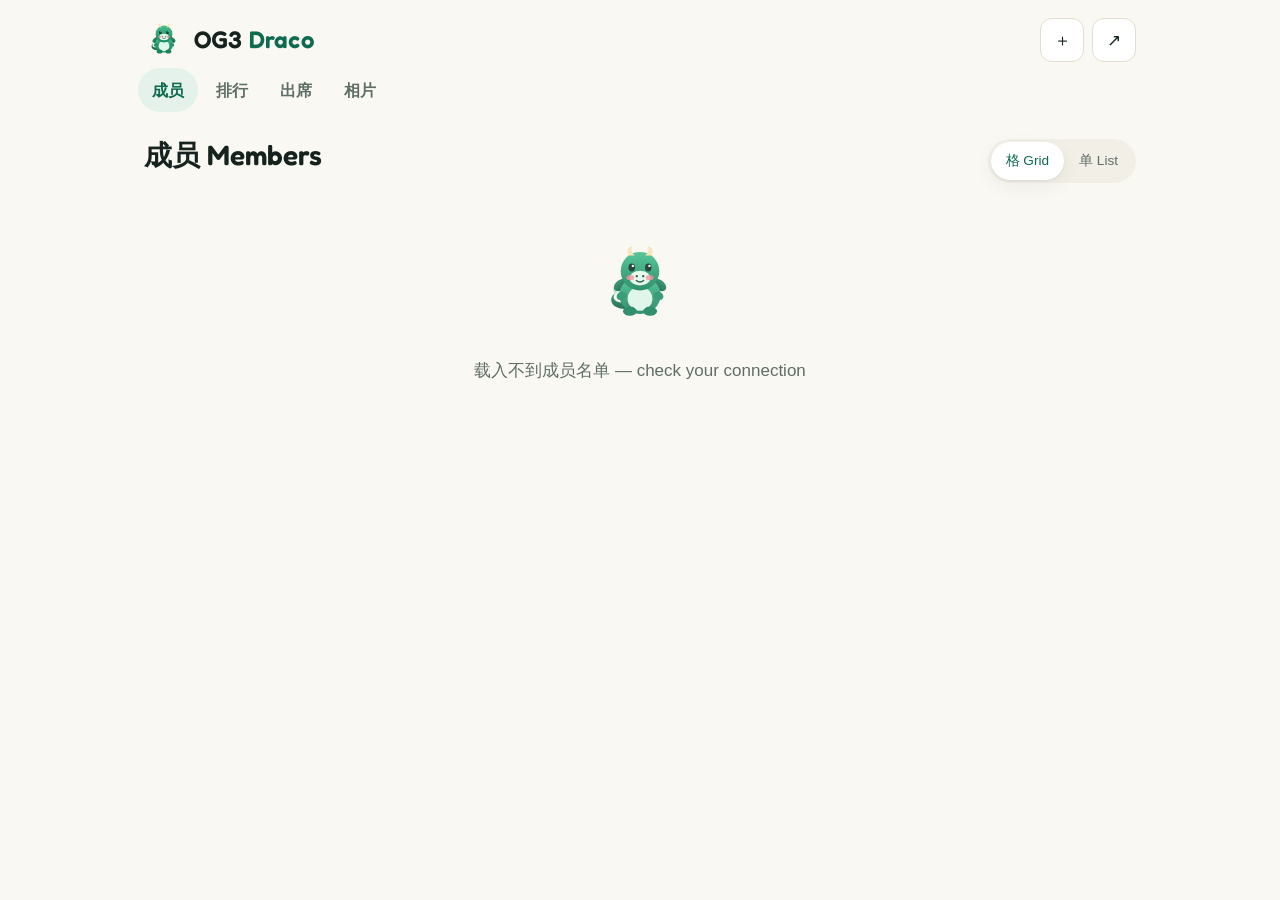
==== index.html @ 187a8ae2 "Build the OG3 Draco group site Static, no backend, no framework, no npm. Four tabs: members, leaderb" ====
<!doctype html>
<html lang="en">
<head>
<meta charset="utf-8">
<meta name="viewport" content="width=device-width, initial-scale=1, viewport-fit=cover">
<meta name="robots" content="noindex, nofollow">
<meta name="theme-color" content="#0E6B4F">
<title>成员 Members · OG3 Draco</title>
<link rel="manifest" href="manifest.json">
<link rel="icon" href="assets/brand/favicon.svg" type="image/svg+xml">
<link rel="apple-touch-icon" href="assets/brand/apple-touch-icon.png">
<meta name="mobile-web-app-capable" content="yes">
<meta name="apple-mobile-web-app-capable" content="yes">
<meta name="apple-mobile-web-app-title" content="OG3 Draco">
<meta name="apple-mobile-web-app-status-bar-style" content="default">
<link rel="preconnect" href="https://fonts.googleapis.com">
<link rel="preconnect" href="https://fonts.gstatic.com" crossorigin>
<link href="https://fonts.googleapis.com/css2?family=Fredoka:wght@500;600&display=swap" rel="stylesheet">
<link rel="stylesheet" href="style.css">
</head>
<body>

<header class="top">
  <img class="draco" src="assets/brand/dragon.svg" alt="" width="40" height="40">
  <h1 class="brand">OG3 <span>Draco</span></h1>
  <div class="top-actions">
    <button class="icon-btn" id="install" hidden title="加到主页 Add to Home Screen">＋</button>
    <button class="icon-btn" id="share" title="分享 Share">↗</button>
  </div>
</header>

<nav class="nav">
    <a href="index.html"><span class="zh">成员</span><span class="en">Members</span></a>
    <a href="leaderboard.html"><span class="zh">排行</span><span class="en">Leaderboard</span></a>
    <a href="attendance.html"><span class="zh">出席</span><span class="en">Attendance</span></a>
    <a href="photos.html"><span class="zh">相片</span><span class="en">Photos</span></a>
</nav>

<main>
  <p class="notice" id="notice">⚠️ 连不上 Google Sheet — showing the last saved copy.</p>
  <div class="page-head">
    <h2>成员 Members</h2>
    <div class="viewswitch">
      <button data-view="grid" aria-pressed="true">格 Grid</button>
      <button data-view="list" aria-pressed="false">单 List</button>
    </div>
  </div>
  <div id="members" class="grid"><div class="state">载入中 Loading…</div></div>
</main>

<dialog id="install-sheet">
  <h2 style="margin-top:0">加到主页 Add to Home Screen</h2>
  <p>iPhone 没有一键安装 — Apple doesn't allow it, so two taps:</p>
  <ol>
    <li>撳 Safari 下面嘅 <strong>分享 Share</strong> 掣 ⬆️</li>
    <li>拣 <strong>Add to Home Screen 加到主畫面</strong></li>
  </ol>
  <p style="color:var(--muted);font-size:.88rem">之后就好似 app 咁 — full screen, no address bar.</p>
  <button class="icon-btn" id="install-close" style="width:100%">好 OK</button>
</dialog>

<script src="app.js"></script>
</body>
</html>
---- style.css ----
/* OG3 Draco — one stylesheet. Phone first; 768px = iPad, 1100px = laptop. */

:root {
  --bg: #FAF8F3;
  --surface: #FFFFFF;
  --surface-2: #F2EFE7;
  --text: #16221D;
  --muted: #5F6E67;
  --primary: #0E6B4F;
  --primary-soft: #E4F2EB;
  --accent: #C8992F;
  --accent-soft: #FBF1DA;
  --border: #E2DDD1;
  --shadow: 0 1px 2px rgba(20,40,32,.06), 0 6px 20px rgba(20,40,32,.06);
  --radius: 16px;
  --nav-h: 62px;
}

@media (prefers-color-scheme: dark) {
  :root {
    --bg: #0C1310;
    --surface: #131C18;
    --surface-2: #1A2620;
    --text: #E9EFEA;
    --muted: #93A39B;
    --primary: #3FBF8E;
    --primary-soft: #163025;
    --accent: #E0B455;
    --accent-soft: #2A2417;
    --border: #24322B;
    --shadow: 0 1px 2px rgba(0,0,0,.4), 0 6px 20px rgba(0,0,0,.3);
  }
}

*, *::before, *::after { box-sizing: border-box; }

body {
  margin: 0;
  /* CJK faces named explicitly — without them some systems render Chinese
     with Japanese glyph forms. */
  font-family: -apple-system, BlinkMacSystemFont, "Segoe UI", Roboto,
    "PingFang SC", "Noto Sans CJK SC", "Source Han Sans SC", "Microsoft YaHei",
    "Helvetica Neue", sans-serif;
  font-size: clamp(15px, 0.4vw + 14px, 17px);
  line-height: 1.65;         /* looser than pure-Latin: mixed CJK needs the room */
  color: var(--text);
  background: var(--bg);
  -webkit-text-size-adjust: 100%;
  padding-bottom: calc(var(--nav-h) + env(safe-area-inset-bottom) + 16px);
}

h1, h2, h3, .brand, .nav a, .tab {
  font-family: "Fredoka", -apple-system, BlinkMacSystemFont,
    "PingFang SC", "Noto Sans CJK SC", "Microsoft YaHei", sans-serif;
  font-weight: 600;
}

a { color: var(--primary); }

/* ---------- header ---------- */
.top {
  display: flex; align-items: center; gap: 10px;
  padding: 18px clamp(14px, 4vw, 24px) 6px;
  max-width: 1040px; margin: 0 auto;
}
.brand { font-size: clamp(1.2rem, 4.6vw, 1.5rem); letter-spacing: .2px; margin: 0; }
.brand span { color: var(--primary); }
.top .draco { width: 40px; height: 40px; flex: none; }
.top-actions { margin-left: auto; display: flex; gap: 8px; }

.icon-btn {
  min-width: 44px; min-height: 44px;
  display: grid; place-items: center;
  border: 1px solid var(--border); border-radius: 12px;
  background: var(--surface); color: var(--text);
  font-size: 1.05rem; cursor: pointer;
}
.icon-btn:hover { border-color: var(--primary); color: var(--primary); }

main { max-width: 1040px; margin: 0 auto; padding: 6px clamp(14px, 4vw, 24px) 28px; }

.page-head { display: flex; align-items: baseline; gap: 10px; flex-wrap: wrap; margin: 10px 0 16px; }
.page-head h2 { font-size: clamp(1.3rem, 5vw, 1.75rem); margin: 0; }
.page-head .sub { color: var(--muted); font-size: .9rem; }

/* ---------- nav: bottom bar on phone ---------- */
.nav {
  position: fixed; left: 0; right: 0; bottom: 0; z-index: 20;
  display: grid; grid-template-columns: repeat(4, 1fr);
  background: color-mix(in srgb, var(--surface) 92%, transparent);
  backdrop-filter: blur(12px);
  border-top: 1px solid var(--border);
  padding-bottom: env(safe-area-inset-bottom);
}
.nav a {
  display: grid; place-items: center; gap: 1px;
  min-height: var(--nav-h);
  text-decoration: none; color: var(--muted);
  font-size: 1rem;
}
.nav a .en { font-size: .62rem; letter-spacing: .4px; text-transform: uppercase; opacity: .75; }
.nav a[aria-current="page"] { color: var(--primary); }
.nav a[aria-current="page"] .zh {
  background: var(--primary-soft); border-radius: 999px; padding: 1px 12px;
}

/* ---------- cards / shared ---------- */
.card {
  background: var(--surface); border: 1px solid var(--border);
  border-radius: var(--radius); box-shadow: var(--shadow);
}
.notice {
  display: none; margin: 0 0 14px;
  background: var(--accent-soft); border: 1px solid var(--accent);
  color: var(--text); border-radius: 12px; padding: 9px 13px; font-size: .86rem;
}
.notice.show { display: block; }
.state { text-align: center; color: var(--muted); padding: 40px 12px; column-span: all; }
.state .draco { width: 92px; height: 92px; opacity: .9; }

/* ---------- members ---------- */
.viewswitch { display: inline-flex; background: var(--surface-2); border-radius: 999px; padding: 3px; margin-left: auto; }
.viewswitch button {
  border: 0; background: none; color: var(--muted); cursor: pointer;
  font: inherit; font-size: .85rem; padding: 7px 15px; border-radius: 999px; min-height: 38px;
}
.viewswitch button[aria-pressed="true"] { background: var(--surface); color: var(--primary); box-shadow: var(--shadow); }

.grid {
  display: grid;
  gap: clamp(10px, 2vw, 16px);
  /* auto-fit + minmax = the column count follows the actual width, at every size,
     instead of snapping at three hand-picked breakpoints */
  grid-template-columns: repeat(auto-fit, minmax(min(132px, 100%), 1fr));
}

.m-card { padding: 14px; text-align: center; }
.m-card .avatar { width: 100%; aspect-ratio: 1; border-radius: 14px; margin-bottom: 10px; }
.m-card .name { font-weight: 600; line-height: 1.3; }
.m-card .meta { color: var(--muted); font-size: .8rem; }

.avatar { object-fit: cover; background: var(--primary-soft); display: block; }
.initials {
  display: grid; place-items: center;
  background: var(--primary-soft); color: var(--primary);
  font-weight: 700; font-size: 1.5rem;
}

.badge {
  display: inline-block; font-size: .72rem; font-weight: 700; letter-spacing: .4px;
  background: var(--primary-soft); color: var(--primary);
  padding: 2px 9px; border-radius: 999px;
}
.ig { font-size: .8rem; text-decoration: none; }
.ig:hover { text-decoration: underline; }

/* list view */
.list { display: flex; flex-direction: column; }
.list .row {
  display: grid; grid-template-columns: 1fr auto; gap: 4px 12px;
  align-items: center; padding: 12px 14px; border-bottom: 1px solid var(--border);
}
.list .row:last-child { border-bottom: 0; }
.list .name { font-weight: 600; }
.list .meta { color: var(--muted); font-size: .82rem; grid-column: 1; }

/* ---------- leaderboards ---------- */
.boards {
  display: grid; gap: 16px; align-items: start;
  grid-template-columns: repeat(auto-fit, minmax(min(300px, 100%), 1fr));
}
.board h3 { margin: 0; padding: 14px 16px; border-bottom: 1px solid var(--border); font-size: 1.05rem; }
.board ol { list-style: none; margin: 0; padding: 6px 0; }
.board li { display: grid; grid-template-columns: 34px 1fr auto; align-items: center; gap: 10px; padding: 9px 16px; }
.rank { font-weight: 700; color: var(--muted); text-align: center; }
.board li.top .rank { color: var(--accent); font-size: 1.15rem; }
.board li.top .who { font-weight: 600; }
.score { font-weight: 700; color: var(--primary); font-variant-numeric: tabular-nums; }
.note { display: block; color: var(--muted); font-size: .76rem; }

/* ---------- attendance ---------- */
.att { overflow: hidden; }
.att details { border-bottom: 1px solid var(--border); }
.att details:last-child { border-bottom: 0; }
.att summary {
  display: grid; grid-template-columns: 38px 1fr auto; align-items: center; gap: 11px;
  padding: 11px 15px; cursor: pointer; list-style: none; min-height: 44px;
}
.att summary::-webkit-details-marker { display: none; }
.att .avatar, .att .initials { width: 38px; height: 38px; border-radius: 50%; font-size: .85rem; }
.att .pct { font-weight: 700; color: var(--primary); font-variant-numeric: tabular-nums; }
.att summary > span { display: block; }
.att .bar { display: block; height: 5px; border-radius: 999px; background: var(--surface-2); margin-top: 4px; }
.att .bar i { display: block; height: 100%; border-radius: 999px; background: var(--primary); }
.att .events { display: flex; flex-wrap: wrap; gap: 6px; padding: 0 15px 14px 64px; }
.att .ev { font-size: .74rem; padding: 2px 9px; border-radius: 999px; background: var(--surface-2); color: var(--muted); }
.att .ev.yes { background: var(--primary-soft); color: var(--primary); }

.scroller { overflow-x: auto; -webkit-overflow-scrolling: touch; }
.matrix { border-collapse: collapse; font-size: .8rem; white-space: nowrap; }
.matrix th, .matrix td { border: 1px solid var(--border); padding: 7px 10px; text-align: center; }
.matrix th:first-child, .matrix td:first-child { text-align: left; position: sticky; left: 0; background: var(--surface); }

/* ---------- photos ---------- */
.photos { column-width: 165px; column-gap: clamp(8px, 1.6vw, 14px); }
.photos button {
  display: block; width: 100%; padding: 0; margin: 0 0 10px; border: 0; cursor: pointer;
  background: none; border-radius: 12px; overflow: hidden; break-inside: avoid;
}
.photos button img { width: 100%; height: auto; display: block; background: var(--surface-2); }

.more {
  display: flex; align-items: center; justify-content: center; gap: 10px;
  margin: 18px auto 4px; max-width: 420px;
  min-height: 52px; padding: 0 20px;
  border: 1px solid var(--border); border-radius: 999px;
  background: var(--surface); box-shadow: var(--shadow);
  color: var(--text); text-decoration: none; font-size: .95rem;
}
.more strong { color: var(--primary); font-weight: 600; }
.more .arrow { color: var(--primary); font-size: 1.1rem; }
.more:hover { border-color: var(--primary); }

dialog {
  border: 0; padding: 0; background: none; max-width: 100vw; max-height: 100vh;
  width: 100%; height: 100%;
}
dialog::backdrop { background: rgba(8,16,13,.9); }
.lb { display: grid; grid-template-rows: 1fr auto; height: 100%; }
.lb img { max-width: 100%; max-height: 100%; margin: auto; display: block; object-fit: contain; }
.lb .bar2 { display: flex; justify-content: center; gap: 10px; padding: 14px; padding-bottom: calc(14px + env(safe-area-inset-bottom)); }
.lb button { min-width: 46px; min-height: 46px; border-radius: 12px; border: 0; background: rgba(255,255,255,.15); color: #fff; font-size: 1.1rem; cursor: pointer; }

/* ---------- install sheet ---------- */
#install-sheet { width: min(420px, 92vw); height: auto; margin: auto; border-radius: 20px;
  background: var(--surface); color: var(--text); padding: 22px; }
#install-sheet ol { padding-left: 20px; line-height: 2; }

/* ---------- mascot motion ---------- */
#draco-float { animation: float 4.5s ease-in-out infinite; transform-origin: 100px 120px; }
#draco-tail { animation: sway 3.2s ease-in-out infinite; transform-origin: 70px 144px; }
#draco-eyes { animation: blink 6s infinite; transform-origin: 100px 64px; }
@keyframes float { 0%,100% { transform: translateY(0) } 50% { transform: translateY(-5px) } }
@keyframes sway  { 0%,100% { transform: rotate(0deg) }  50% { transform: rotate(-9deg) } }
@keyframes blink { 0%,92%,100% { transform: scaleY(1) } 96% { transform: scaleY(.1) } }
@media (prefers-reduced-motion: reduce) {
  #draco-float, #draco-tail, #draco-eyes { animation: none; }
}

/* ---------- iPad and up: nav moves to the top ---------- */
@media (min-width: 768px) {
  body { padding-bottom: 28px; }
  .nav {
    position: static; grid-template-columns: none; grid-auto-flow: column;
    justify-content: start; gap: 4px;
    max-width: 1040px; margin: 0 auto; padding: 0 18px 4px;
    background: none; border-top: 0; backdrop-filter: none;
  }
  .nav a { min-height: 44px; padding: 0 14px; border-radius: 999px; flex-direction: row; }
  .nav a .zh { font-size: 1rem; }
  .nav a .en { display: none; }
  .nav a[aria-current="page"] .zh { padding: 0; }
  .nav a[aria-current="page"] { background: var(--primary-soft); }
}
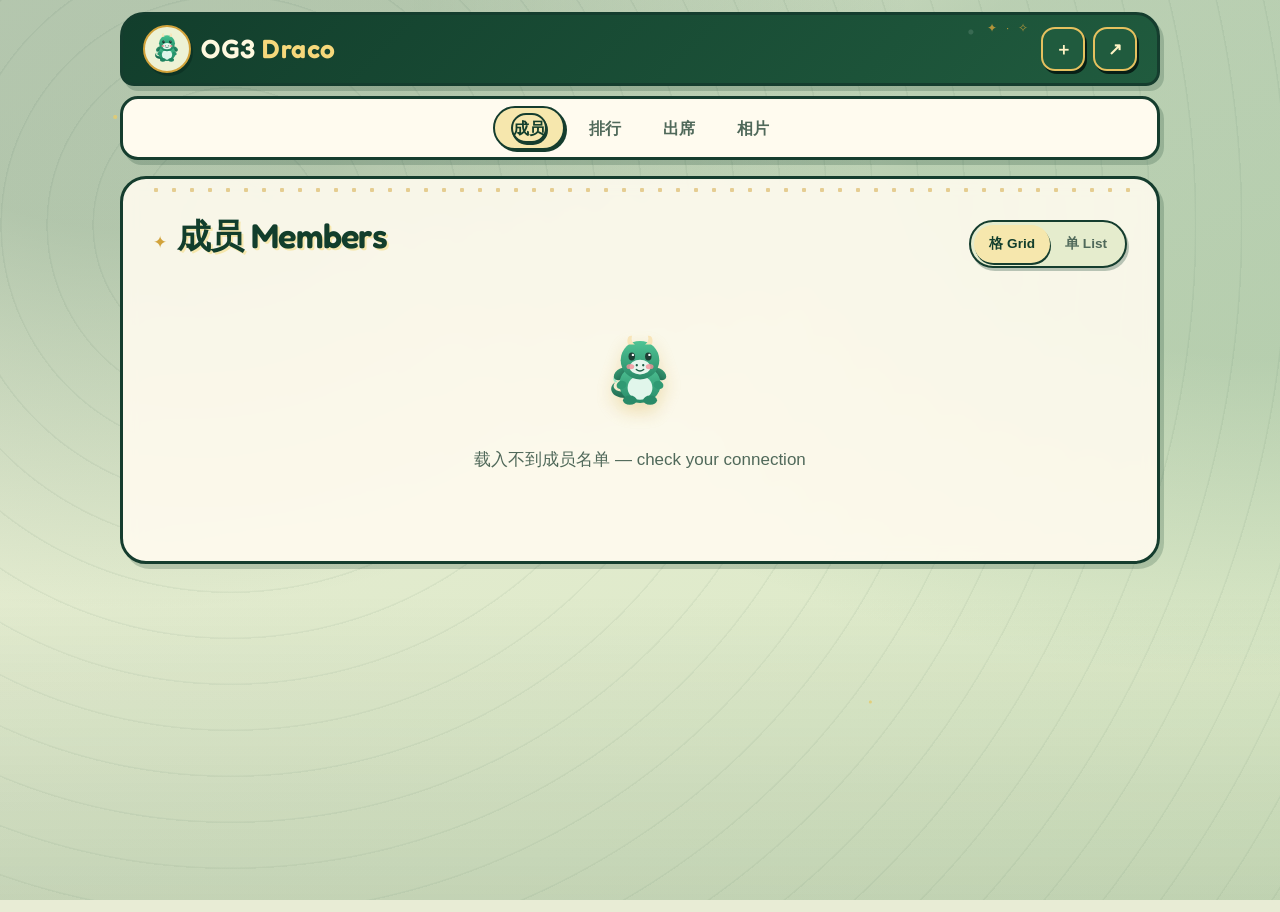
==== commit cfaed9be: "1# ui improvement" ====
--- a/index.html
+++ b/index.html
@@ -4,7 +4,7 @@
 <meta charset="utf-8">
 <meta name="viewport" content="width=device-width, initial-scale=1, viewport-fit=cover">
 <meta name="robots" content="noindex, nofollow">
-<meta name="theme-color" content="#0E6B4F">
+<meta name="theme-color" content="#153D2E">
 <title>成员 Members · OG3 Draco</title>
 <link rel="manifest" href="manifest.json">
 <link rel="icon" href="assets/brand/favicon.svg" type="image/svg+xml">
@@ -15,7 +15,7 @@
 <meta name="apple-mobile-web-app-status-bar-style" content="default">
 <link rel="preconnect" href="https://fonts.googleapis.com">
 <link rel="preconnect" href="https://fonts.gstatic.com" crossorigin>
-<link href="https://fonts.googleapis.com/css2?family=Fredoka:wght@500;600&display=swap" rel="stylesheet">
+<link href="https://fonts.googleapis.com/css2?family=Fredoka:wght@500;600;700&amp;display=swap" rel="stylesheet">
 <link rel="stylesheet" href="style.css">
 </head>
 <body>
@@ -24,8 +24,8 @@
   <img class="draco" src="assets/brand/dragon.svg" alt="" width="40" height="40">
   <h1 class="brand">OG3 <span>Draco</span></h1>
   <div class="top-actions">
-    <button class="icon-btn" id="install" hidden title="加到主页 Add to Home Screen">＋</button>
-    <button class="icon-btn" id="share" title="分享 Share">↗</button>
+    <button class="icon-btn" id="install" type="button" hidden title="加到主页 Add to Home Screen" aria-label="加到主页 Add to Home Screen">＋</button>
+    <button class="icon-btn" id="share" type="button" title="分享 Share" aria-label="分享 Share">↗</button>
   </div>
 </header>
 
@@ -56,7 +56,13 @@
     <li>拣 <strong>Add to Home Screen 加到主畫面</strong></li>
   </ol>
   <p style="color:var(--muted);font-size:.88rem">之后就好似 app 咁 — full screen, no address bar.</p>
-  <button class="icon-btn" id="install-close" style="width:100%">好 OK</button>
+  <button class="icon-btn" id="install-close" type="button" style="width:100%">好 OK</button>
+</dialog>
+
+<dialog id="note-sheet" class="note-sheet">
+  <h2></h2>
+  <p></p>
+  <button class="icon-btn" id="note-close" type="button">关 Close</button>
 </dialog>
 
 <script src="app.js"></script>
--- a/style.css
+++ b/style.css
@@ -1,34 +1,96 @@
-/* OG3 Draco — one stylesheet. Phone first; 768px = iPad, 1100px = laptop. */
+/* OG3 Draco — enchanted forest theme. Phone first; 768px = iPad and up. */
 
 :root {
-  --bg: #FAF8F3;
-  --surface: #FFFFFF;
-  --surface-2: #F2EFE7;
-  --text: #16221D;
-  --muted: #5F6E67;
-  --primary: #0E6B4F;
-  --primary-soft: #E4F2EB;
-  --accent: #C8992F;
-  --accent-soft: #FBF1DA;
-  --border: #E2DDD1;
-  --shadow: 0 1px 2px rgba(20,40,32,.06), 0 6px 20px rgba(20,40,32,.06);
-  --radius: 16px;
-  --nav-h: 62px;
+  --bg: #E8ECD5;
+  --surface: #FFFBEF;
+  --surface-2: #E5ECCD;
+  --panel: rgba(255, 251, 239, .9);
+  --text: #173629;
+  --muted: #50695A;
+  --primary: #256B49;
+  --primary-strong: #123E2C;
+  --primary-soft: #D4E8BE;
+  --accent: #D2A33B;
+  --accent-soft: #F6E7AD;
+  --border: #356348;
+  --outline: #153D2E;
+  --forest: #123E2C;
+  --forest-2: #205B3E;
+  --firefly: rgba(244, 205, 91, .65);
+  --shadow: 4px 5px 0 rgba(18, 62, 44, .2);
+  --shadow-hover: 4px 8px 0 rgba(18, 62, 44, .24);
+  --pokemon-card:
+    radial-gradient(circle at 88% 12%, rgba(255,255,255,.92) 0 5%, transparent 21%),
+    linear-gradient(145deg, #FFF8A8 0%, #FFD642 56%, #FFB300 100%);
+  --pokemon-border: #E99B00;
+  --pokemon-text: #744000;
+  --pokemon-secondary: #5D4100;
+  --pokemon-glow: rgba(255,174,0,.52);
+  --pokemon-row:
+    radial-gradient(circle at 91% 50%, rgba(255,255,255,.32) 0 2.5%, transparent 11%),
+    linear-gradient(145deg, #FFF8A8 0%, #FFD642 56%, #FFB300 100%);
+  --upz-card:
+    radial-gradient(circle at 88% 12%, rgba(255,244,218,.88) 0 5%, transparent 21%),
+    linear-gradient(145deg, #FFE5B8 0%, #FF9650 54%, #F04424 100%);
+  --upz-border: #F04419;
+  --upz-text: #861C0B;
+  --upz-secondary: #641F10;
+  --upz-glow: rgba(240,68,24,.48);
+  --upz-row:
+    radial-gradient(circle at 91% 50%, rgba(255,244,218,.28) 0 2.5%, transparent 11%),
+    linear-gradient(145deg, #FFE5B8 0%, #FF9650 54%, #F04424 100%);
+  --dual-card:
+    radial-gradient(circle at 50% 8%, rgba(255,255,255,.78) 0 4%, transparent 19%),
+    linear-gradient(135deg, #FF6A35 0%, #FF9135 44%, #FFD13D 58%, #FFE986 100%);
+  --dual-border: #F06A13;
+  --dual-glow: rgba(246,103,17,.5);
+  --dual-text-a: #861C0B;
+  --dual-text-b: #6E4300;
+  --dual-secondary: #60270B;
+  --dual-row: linear-gradient(135deg, #FF6A35 0%, #FF9135 44%, #FFD13D 58%, #FFE986 100%);
+  --radius: 22px;
+  --nav-h: 66px;
 }
 
 @media (prefers-color-scheme: dark) {
   :root {
-    --bg: #0C1310;
-    --surface: #131C18;
-    --surface-2: #1A2620;
-    --text: #E9EFEA;
-    --muted: #93A39B;
-    --primary: #3FBF8E;
-    --primary-soft: #163025;
-    --accent: #E0B455;
-    --accent-soft: #2A2417;
-    --border: #24322B;
-    --shadow: 0 1px 2px rgba(0,0,0,.4), 0 6px 20px rgba(0,0,0,.3);
+    --bg: #071A13;
+    --surface: #102A20;
+    --surface-2: #193A2A;
+    --panel: rgba(13, 39, 29, .92);
+    --text: #F4F1D9;
+    --muted: #AFC2B1;
+    --primary: #A5D77A;
+    --primary-strong: #D6EDA8;
+    --primary-soft: #284D32;
+    --accent: #F0C65F;
+    --accent-soft: #463B1B;
+    --border: #6F9A6A;
+    --outline: #8CB477;
+    --forest: #0A281C;
+    --forest-2: #164530;
+    --firefly: rgba(255, 217, 111, .7);
+    --shadow: 4px 5px 0 rgba(0, 0, 0, .42);
+    --shadow-hover: 4px 8px 0 rgba(0, 0, 0, .48);
+    --pokemon-card: linear-gradient(150deg, #332500 0%, #1F1908 54%, #15130B 100%);
+    --pokemon-border: #FFD84A;
+    --pokemon-text: #FFE06A;
+    --pokemon-secondary: #E8C65A;
+    --pokemon-glow: rgba(255,205,48,.42);
+    --pokemon-row: var(--pokemon-card);
+    --upz-card: linear-gradient(150deg, #3A1008 0%, #24100B 54%, #180C09 100%);
+    --upz-border: #FF6A3D;
+    --upz-text: #FF8A62;
+    --upz-secondary: #F3A080;
+    --upz-glow: rgba(255,79,37,.42);
+    --upz-row: var(--upz-card);
+    --dual-card: linear-gradient(135deg, #351008 0 46%, #302300 54% 100%);
+    --dual-border: #FF9C38;
+    --dual-glow: rgba(255,130,40,.46);
+    --dual-text-a: #FF7650;
+    --dual-text-b: #FFE06A;
+    --dual-secondary: #F5BC63;
+    --dual-row: var(--dual-card);
   }
 }
 
@@ -36,6 +98,8 @@
 
 body {
   margin: 0;
+  position: relative;
+  isolation: isolate;
   /* CJK faces named explicitly — without them some systems render Chinese
      with Japanese glyph forms. */
   font-family: -apple-system, BlinkMacSystemFont, "Segoe UI", Roboto,
@@ -44,9 +108,29 @@
   font-size: clamp(15px, 0.4vw + 14px, 17px);
   line-height: 1.65;         /* looser than pure-Latin: mixed CJK needs the room */
   color: var(--text);
-  background: var(--bg);
+  background-color: var(--bg);
+  background-image:
+    radial-gradient(circle at 9% 13%, var(--firefly) 0 1.5px, transparent 2.5px),
+    radial-gradient(circle at 82% 23%, var(--firefly) 0 2px, transparent 3px),
+    radial-gradient(circle at 68% 78%, var(--firefly) 0 1px, transparent 2px),
+    radial-gradient(ellipse at 10% 0%, color-mix(in srgb, var(--forest-2) 26%, transparent) 0 18%, transparent 48%),
+    radial-gradient(ellipse at 100% 16%, color-mix(in srgb, var(--primary) 22%, transparent) 0 20%, transparent 50%),
+    linear-gradient(155deg, var(--bg), color-mix(in srgb, var(--primary-soft) 68%, var(--bg)));
+  background-attachment: fixed;
+  min-height: 100vh;
   -webkit-text-size-adjust: 100%;
   padding-bottom: calc(var(--nav-h) + env(safe-area-inset-bottom) + 16px);
+}
+
+body::before {
+  content: "";
+  position: fixed;
+  inset: 0;
+  z-index: -1;
+  pointer-events: none;
+  background:
+    repeating-radial-gradient(circle at 18% 25%, transparent 0 44px, color-mix(in srgb, var(--forest) 5%, transparent) 45px 46px),
+    linear-gradient(to top, color-mix(in srgb, var(--forest) 13%, transparent), transparent 34%);
 }
 
 h1, h2, h3, .brand, .nav a, .tab {
@@ -57,169 +141,525 @@
 
 a { color: var(--primary); }
 
+:focus-visible {
+  outline: 3px solid var(--accent);
+  outline-offset: 3px;
+}
+
 /* ---------- header ---------- */
 .top {
+  position: relative;
   display: flex; align-items: center; gap: 10px;
-  padding: 18px clamp(14px, 4vw, 24px) 6px;
-  max-width: 1040px; margin: 0 auto;
-}
-.brand { font-size: clamp(1.2rem, 4.6vw, 1.5rem); letter-spacing: .2px; margin: 0; }
-.brand span { color: var(--primary); }
-.top .draco { width: 40px; height: 40px; flex: none; }
+  width: min(1040px, calc(100% - 20px));
+  padding: 10px clamp(12px, 3vw, 20px);
+  margin: 12px auto 0;
+  border: 3px solid var(--outline);
+  border-radius: 24px 24px 14px 14px;
+  background:
+    radial-gradient(circle at 82% 25%, rgba(255,255,255,.12) 0 2px, transparent 3px),
+    linear-gradient(135deg, var(--forest), var(--forest-2));
+  box-shadow: var(--shadow);
+  color: #FFF9DF;
+  overflow: hidden;
+}
+.top::after {
+  content: "✦  ·  ✧";
+  position: absolute;
+  right: 126px;
+  top: 4px;
+  color: var(--accent);
+  font-size: .72rem;
+  letter-spacing: .25em;
+  opacity: .82;
+}
+.brand { font-size: clamp(1.25rem, 4.6vw, 1.65rem); letter-spacing: .5px; margin: 0; }
+.brand span { color: #F6D87B; }
+.top .draco {
+  width: 48px; height: 48px; flex: none;
+  padding: 3px;
+  border: 2px solid var(--accent);
+  border-radius: 50%;
+  background: #EDF2D5;
+  filter: drop-shadow(2px 3px 0 rgba(4, 30, 20, .35));
+}
 .top-actions { margin-left: auto; display: flex; gap: 8px; }
 
 .icon-btn {
   min-width: 44px; min-height: 44px;
   display: grid; place-items: center;
-  border: 1px solid var(--border); border-radius: 12px;
+  border: 2px solid var(--outline); border-radius: 14px;
   background: var(--surface); color: var(--text);
-  font-size: 1.05rem; cursor: pointer;
-}
-.icon-btn:hover { border-color: var(--primary); color: var(--primary); }
-
-main { max-width: 1040px; margin: 0 auto; padding: 6px clamp(14px, 4vw, 24px) 28px; }
-
-.page-head { display: flex; align-items: baseline; gap: 10px; flex-wrap: wrap; margin: 10px 0 16px; }
-.page-head h2 { font-size: clamp(1.3rem, 5vw, 1.75rem); margin: 0; }
+  box-shadow: 2px 3px 0 color-mix(in srgb, var(--outline) 34%, transparent);
+  font-size: 1.05rem; font-weight: 800; cursor: pointer;
+  transition: transform .16s ease, box-shadow .16s ease, background-color .16s ease;
+}
+.icon-btn:hover { background: var(--accent-soft); color: var(--primary-strong); transform: translateY(-2px); }
+.icon-btn:active { transform: translateY(2px); box-shadow: 1px 1px 0 var(--outline); }
+.top .icon-btn { border-color: #E5C15F; background: var(--forest-2); color: #FFF3C4; box-shadow: 2px 3px 0 #071F16; }
+.top .icon-btn:hover { background: #F1D16D; color: #173629; }
+
+main {
+  position: relative;
+  width: min(1040px, calc(100% - 20px));
+  margin: 14px auto 0;
+  padding: clamp(18px, 3.5vw, 30px);
+  border: 3px solid var(--outline);
+  border-radius: 26px;
+  background: var(--panel);
+  box-shadow: var(--shadow);
+  backdrop-filter: blur(8px);
+}
+main::before {
+  content: "";
+  position: absolute;
+  top: 8px;
+  left: 24px;
+  right: 24px;
+  height: 5px;
+  background: radial-gradient(circle, var(--accent) 2px, transparent 2.5px) 0 0 / 18px 6px repeat-x;
+  opacity: .5;
+  pointer-events: none;
+}
+
+.page-head { display: flex; align-items: baseline; gap: 10px; flex-wrap: wrap; margin: 8px 0 20px; }
+.page-head::before { content: "✦"; color: var(--accent); font-size: 1.05rem; }
+.page-head h2 {
+  color: var(--primary-strong);
+  font-size: clamp(1.55rem, 5vw, 2.15rem);
+  letter-spacing: -.02em;
+  line-height: 1.1;
+  margin: 0;
+  text-shadow: 2px 2px 0 var(--accent-soft);
+}
 .page-head .sub { color: var(--muted); font-size: .9rem; }
 
 /* ---------- nav: bottom bar on phone ---------- */
 .nav {
   position: fixed; left: 0; right: 0; bottom: 0; z-index: 20;
   display: grid; grid-template-columns: repeat(4, 1fr);
-  background: color-mix(in srgb, var(--surface) 92%, transparent);
+  background: color-mix(in srgb, var(--surface) 95%, transparent);
   backdrop-filter: blur(12px);
-  border-top: 1px solid var(--border);
+  border-top: 3px solid var(--outline);
+  box-shadow: 0 -4px 0 color-mix(in srgb, var(--forest) 13%, transparent);
   padding-bottom: env(safe-area-inset-bottom);
 }
 .nav a {
   display: grid; place-items: center; gap: 1px;
   min-height: var(--nav-h);
   text-decoration: none; color: var(--muted);
-  font-size: 1rem;
-}
+  font-size: 1rem; font-weight: 700;
+  transition: color .16s ease, transform .16s ease;
+}
+.nav a:hover { color: var(--primary); }
 .nav a .en { font-size: .62rem; letter-spacing: .4px; text-transform: uppercase; opacity: .75; }
-.nav a[aria-current="page"] { color: var(--primary); }
+.nav a[aria-current="page"] { color: var(--primary-strong); }
 .nav a[aria-current="page"] .zh {
-  background: var(--primary-soft); border-radius: 999px; padding: 1px 12px;
+  background: var(--accent-soft); border: 2px solid var(--outline); border-radius: 999px;
+  box-shadow: 1px 2px 0 var(--outline); padding: 0 11px;
 }
 
 /* ---------- cards / shared ---------- */
 .card {
-  background: var(--surface); border: 1px solid var(--border);
+  background: var(--surface); border: 3px solid var(--outline);
   border-radius: var(--radius); box-shadow: var(--shadow);
 }
 .notice {
   display: none; margin: 0 0 14px;
-  background: var(--accent-soft); border: 1px solid var(--accent);
-  color: var(--text); border-radius: 12px; padding: 9px 13px; font-size: .86rem;
+  background: var(--accent-soft); border: 2px solid var(--outline);
+  color: var(--text); border-radius: 14px; padding: 9px 13px; font-size: .86rem;
+  box-shadow: 2px 3px 0 color-mix(in srgb, var(--outline) 25%, transparent);
 }
 .notice.show { display: block; }
 .state { text-align: center; color: var(--muted); padding: 40px 12px; column-span: all; }
-.state .draco { width: 92px; height: 92px; opacity: .9; }
+.state .draco { width: 92px; height: 92px; opacity: .95; filter: drop-shadow(0 8px 9px color-mix(in srgb, var(--accent) 34%, transparent)); }
 
 /* ---------- members ---------- */
-.viewswitch { display: inline-flex; background: var(--surface-2); border-radius: 999px; padding: 3px; margin-left: auto; }
+.viewswitch {
+  display: inline-flex; background: var(--surface-2); border: 2px solid var(--outline);
+  border-radius: 999px; padding: 3px; margin-left: auto;
+  box-shadow: 2px 3px 0 color-mix(in srgb, var(--outline) 28%, transparent);
+}
 .viewswitch button {
   border: 0; background: none; color: var(--muted); cursor: pointer;
-  font: inherit; font-size: .85rem; padding: 7px 15px; border-radius: 999px; min-height: 38px;
-}
-.viewswitch button[aria-pressed="true"] { background: var(--surface); color: var(--primary); box-shadow: var(--shadow); }
+  font: inherit; font-size: .85rem; font-weight: 700; padding: 7px 15px; border-radius: 999px; min-height: 38px;
+}
+.viewswitch button[aria-pressed="true"] { background: var(--accent-soft); color: var(--primary-strong); box-shadow: 1px 2px 0 var(--outline); }
 
 .grid {
   display: grid;
-  gap: clamp(10px, 2vw, 16px);
+  gap: clamp(14px, 2vw, 20px);
   /* auto-fit + minmax = the column count follows the actual width, at every size,
      instead of snapping at three hand-picked breakpoints */
-  grid-template-columns: repeat(auto-fit, minmax(min(132px, 100%), 1fr));
-}
-
-.m-card { padding: 14px; text-align: center; }
-.m-card .avatar { width: 100%; aspect-ratio: 1; border-radius: 14px; margin-bottom: 10px; }
+  grid-template-columns: repeat(auto-fit, minmax(min(145px, 100%), 1fr));
+}
+
+.m-card {
+  position: relative; padding: 13px; text-align: center;
+  background: linear-gradient(155deg, var(--surface), color-mix(in srgb, var(--primary-soft) 42%, var(--surface)));
+  transition: transform .18s ease, box-shadow .18s ease;
+}
+.m-card:not(.pokemon-champion, .upz-champion):hover { transform: translateY(-3px); box-shadow: var(--shadow-hover); }
+.m-card .avatar {
+  width: 100%; aspect-ratio: 1; border: 3px solid var(--border); border-radius: 16px;
+  box-shadow: 0 0 0 3px color-mix(in srgb, var(--surface) 85%, transparent);
+  margin-bottom: 12px;
+}
 .m-card .name { font-weight: 600; line-height: 1.3; }
 .m-card .meta { color: var(--muted); font-size: .8rem; }
+.pokemon-champion .meta { color: var(--pokemon-secondary); font-weight: 650; }
+.upz-champion .meta { color: var(--upz-secondary); font-weight: 650; }
+.dual-champion .meta { color: var(--dual-secondary); }
+.champion-name { display: inline-flex; align-items: center; justify-content: center; gap: 4px; }
+.champ-icon { display: inline-block; font-size: 1rem; line-height: 1; filter: drop-shadow(0 1px 1px rgba(0,0,0,.18)); }
+.pokemon-champion .champion-name > span:not(.champ-icon) {
+  color: var(--pokemon-text); text-shadow: 0 0 14px var(--pokemon-glow);
+}
+.upz-champion .champion-name > span:not(.champ-icon) {
+  color: var(--upz-text); text-shadow: 0 0 14px var(--upz-glow);
+}
+.dual-champion .champion-name > span:not(.champ-icon) {
+  color: transparent;
+  background: linear-gradient(90deg, var(--dual-text-a) 0 42%, var(--dual-text-b) 58% 100%);
+  background-clip: text; -webkit-background-clip: text;
+}
+.member-titles { display: flex; flex-wrap: wrap; justify-content: center; gap: 4px; margin: 6px 0; }
+.member-title {
+  display: inline-flex; align-items: center; padding: 3px 9px; border: 1px solid transparent;
+  border-radius: 999px; font-size: .66rem; font-weight: 800; letter-spacing: .15px;
+}
+.member-title.upz-title { background: linear-gradient(110deg, #7F190D, #D83D1E, #7F190D); color: #FFF0E8; border-color: #FF7651; }
+.member-title.pokemon-title { background: linear-gradient(110deg, #735100, #C99410, #735100); color: #FFF5BE; border-color: #FFD84A; }
+.note-mark { margin-left: 3px; font-size: .82rem; }
+.member-role {
+  display: inline-block; margin: 6px 0 3px; padding: 2px 8px; border-radius: 999px;
+  border: 1px solid var(--border); background: var(--surface-2); color: var(--text); font-size: .68rem; font-weight: 700;
+  letter-spacing: .35px; text-transform: uppercase;
+}
+.role-badge { background: var(--accent-soft); color: var(--text); }
+
+/* Champion cards are deliberately unlike ordinary member cards. The floating
+   emblem reads even before the name, while the themed surface survives dark mode. */
+.m-card:is(.pokemon-champion, .upz-champion) {
+  padding-top: 22px; border-width: 2px; transform: translateY(-2px);
+  box-shadow: 0 0 0 1px rgba(255,255,255,.1) inset, 0 12px 30px var(--champion-glow);
+  animation: champion-pulse 3.2s ease-in-out infinite;
+}
+.m-card:is(.pokemon-champion, .upz-champion)::after {
+  position: absolute; z-index: 4; top: -22px; left: 50%; transform: translateX(-50%);
+  min-width: 48px; height: 40px; padding: 0 9px; display: grid; place-items: center;
+  border: 2px solid var(--champion-border); border-radius: 15px;
+  background: var(--champion-emblem-bg); box-shadow: 0 7px 20px var(--champion-glow);
+  font-size: 1.35rem; line-height: 1;
+}
+.m-card.pokemon-champion {
+  --champion-border: var(--pokemon-border); --champion-glow: var(--pokemon-glow);
+  --champion-emblem-bg: linear-gradient(145deg, #FFE570, #9A6800);
+  background: var(--pokemon-card); border-color: var(--pokemon-border);
+}
+.m-card.pokemon-champion::after { content: "👑"; }
+.m-card.upz-champion {
+  --champion-border: var(--upz-border); --champion-glow: var(--upz-glow);
+  --champion-emblem-bg: linear-gradient(145deg, #FF9D62, #9C1E0A);
+  background: var(--upz-card); border-color: var(--upz-border);
+}
+.m-card.upz-champion::after { content: "🔥"; }
+.m-card.dual-champion {
+  --champion-border: var(--dual-border); --champion-glow: var(--dual-glow);
+  --champion-emblem-bg: linear-gradient(135deg, #C72B16, #FFE05D);
+  background: var(--dual-card);
+  border-color: var(--dual-border);
+}
+.m-card.dual-champion::after { content: "🔥  👑"; min-width: 76px; }
+.m-card:is(.pokemon-champion, .upz-champion) .avatar {
+  border: 2px solid var(--champion-border); box-shadow: 0 6px 20px var(--champion-glow);
+}
+.m-card.pokemon-champion .ig { color: var(--pokemon-text); font-weight: 700; }
+.m-card.upz-champion .ig { color: var(--upz-text); font-weight: 700; }
+.m-card:is(.pokemon-champion, .upz-champion) .member-role {
+  background: rgba(255,255,255,.13); color: var(--text); border: 1px solid rgba(255,255,255,.14);
+}
+@keyframes champion-pulse {
+  0%, 100% { box-shadow: 0 0 0 1px rgba(255,255,255,.08) inset, 0 10px 24px var(--champion-glow); }
+  50% { box-shadow: 0 0 0 1px rgba(255,255,255,.16) inset, 0 14px 38px var(--champion-glow); }
+}
 
 .avatar { object-fit: cover; background: var(--primary-soft); display: block; }
 .initials {
   display: grid; place-items: center;
-  background: var(--primary-soft); color: var(--primary);
+  background: linear-gradient(145deg, var(--primary-soft), var(--accent-soft)); color: var(--primary-strong);
   font-weight: 700; font-size: 1.5rem;
 }
 
 .badge {
   display: inline-block; font-size: .72rem; font-weight: 700; letter-spacing: .4px;
-  background: var(--primary-soft); color: var(--primary);
-  padding: 2px 9px; border-radius: 999px;
+  border: 1px solid var(--border); background: var(--primary-soft); color: var(--primary-strong);
+  padding: 2px 9px; border-radius: 999px; box-shadow: 1px 1px 0 color-mix(in srgb, var(--outline) 22%, transparent);
 }
 .ig { font-size: .8rem; text-decoration: none; }
 .ig:hover { text-decoration: underline; }
+
+/* flip card: both faces share one grid cell, so the card is as tall as the
+   taller face and nothing needs absolute positioning. */
+.m-card.flip { display: grid; perspective: 900px; cursor: pointer; }
+.m-card.flip:focus-visible { outline: 2px solid var(--primary); outline-offset: 2px; }
+.m-card .face { grid-area: 1/1; backface-visibility: hidden; transition: transform .5s; }
+.m-card.flipped .front { transform: rotateY(180deg); }
+.m-card .back { transform: rotateY(-180deg); display: flex; flex-direction: column; gap: 6px; justify-content: center; }
+.m-card.flipped .back { transform: rotateY(0); }
+@media (prefers-reduced-motion: reduce) { .m-card .face { transition: none; } }
+
+.note-text {
+  margin: 0; color: var(--muted); font-size: .8rem; line-height: 1.5; text-align: left;
+  display: -webkit-box; -webkit-box-orient: vertical; -webkit-line-clamp: 6; overflow: hidden;
+}
+.more-btn {
+  border: 0; background: none; padding: 0; cursor: pointer; font: inherit;
+  font-size: .78rem; color: var(--primary); text-align: left;
+}
+.more-btn:hover { text-decoration: underline; }
 
 /* list view */
 .list { display: flex; flex-direction: column; }
 .list .row {
   display: grid; grid-template-columns: 1fr auto; gap: 4px 12px;
   align-items: center; padding: 12px 14px; border-bottom: 1px solid var(--border);
-}
+  transition: background-color .16s ease;
+}
+.list .row:hover { background: color-mix(in srgb, var(--primary-soft) 45%, transparent); }
 .list .row:last-child { border-bottom: 0; }
+.list .row.pokemon-champion { background: var(--pokemon-card); border-left: 4px solid var(--pokemon-border); }
+.list .row.upz-champion { background: var(--upz-card); border-left: 4px solid var(--upz-border); }
 .list .name { font-weight: 600; }
+.list .champion-name { vertical-align: middle; }
+.list .member-titles { grid-column: 1 / -1; justify-content: flex-start; margin: 2px 0; }
 .list .meta { color: var(--muted); font-size: .82rem; grid-column: 1; }
+.list .more-btn {
+  grid-column: 1 / -1; color: var(--muted); font-size: .8rem;
+  display: -webkit-box; -webkit-box-orient: vertical; -webkit-line-clamp: 2; overflow: hidden;
+}
+.list .more-btn:hover { color: var(--primary); text-decoration: none; }
 
 /* ---------- leaderboards ---------- */
 .boards {
-  display: grid; gap: 16px; align-items: start;
+  display: grid; gap: 20px; align-items: start;
   grid-template-columns: repeat(auto-fit, minmax(min(300px, 100%), 1fr));
 }
-.board h3 { margin: 0; padding: 14px 16px; border-bottom: 1px solid var(--border); font-size: 1.05rem; }
-.board ol { list-style: none; margin: 0; padding: 6px 0; }
-.board li { display: grid; grid-template-columns: 34px 1fr auto; align-items: center; gap: 10px; padding: 9px 16px; }
+.board { overflow: hidden; }
+.board h3 {
+  margin: 0; padding: 15px 17px; border-bottom: 3px solid var(--outline);
+  background:
+    radial-gradient(circle at 92% 35%, rgba(255,255,255,.13) 0 2px, transparent 3px),
+    linear-gradient(135deg, var(--forest), var(--forest-2));
+  color: #FFF4C4; font-size: 1.1rem; letter-spacing: .01em;
+}
+.board-labels {
+  display: grid; grid-template-columns: 52px 1fr auto; gap: 10px;
+  padding: 10px 16px 5px; background: color-mix(in srgb, var(--primary-soft) 45%, transparent);
+  color: var(--muted); font-size: .68rem;
+  font-weight: 700; letter-spacing: .5px; text-transform: uppercase;
+}
+.board-labels span:last-child { text-align: right; }
+.board ol { list-style: none; margin: 0; padding: 6px 8px 10px; }
+.board li {
+  display: grid; grid-template-columns: 52px minmax(0, 1fr) 48px; align-items: start;
+  gap: 10px; padding: 13px 8px; border-bottom: 1px dashed color-mix(in srgb, var(--border) 72%, transparent);
+}
+.board li:last-child { border-bottom: 0; }
 .rank { font-weight: 700; color: var(--muted); text-align: center; }
 .board li.top .rank { color: var(--accent); font-size: 1.15rem; }
 .board li.top .who { font-weight: 600; }
-.score { font-weight: 700; color: var(--primary); font-variant-numeric: tabular-nums; }
-.note { display: block; color: var(--muted); font-size: .76rem; }
+.board .who { min-width: 0; }
+.score {
+  display: flex; flex-direction: column; align-items: flex-end; line-height: 1;
+  color: var(--primary); font-variant-numeric: tabular-nums;
+}
+.score strong { font-size: 1.06rem; }
+.score small { margin-top: 4px; color: var(--muted); font-size: .58rem; font-weight: 700; text-transform: uppercase; }
+.leader-name { display: inline-flex; align-items: center; gap: 4px; font-size: 1rem; line-height: 1.3; }
+.pokemon-leader .leader-name { color: var(--pokemon-text); }
+.upz-leader .leader-name { color: var(--upz-text); }
+.pokemon-leader .leader-name, .upz-leader .leader-name {
+  text-shadow: 0 0 14px var(--leader-glow); font-weight: 800;
+}
+.leader-title {
+  display: flex; width: fit-content; margin-top: 5px; padding: 2px 8px;
+  border: 1px solid currentColor; border-radius: 999px; font-size: .64rem; font-weight: 800;
+}
+.pokemon-leader .leader-title { color: var(--pokemon-text); background: rgba(255,207,55,.13); }
+.upz-leader .leader-title { color: var(--upz-text); background: rgba(255,91,45,.13); }
+.board li:is(.pokemon-leader, .upz-leader) {
+  margin: 7px 0 9px; padding: 14px 8px; border: 1px solid var(--leader-border); border-radius: 14px;
+  background: var(--leader-bg); box-shadow: 0 8px 24px var(--leader-glow);
+}
+.board li.pokemon-leader {
+  --leader-border: var(--pokemon-border); --leader-bg: var(--pokemon-row); --leader-glow: var(--pokemon-glow);
+  --leader-ink: var(--pokemon-text); --leader-secondary: var(--pokemon-secondary);
+}
+.board li.upz-leader {
+  --leader-border: var(--upz-border); --leader-bg: var(--upz-row); --leader-glow: var(--upz-glow);
+  --leader-ink: var(--upz-text); --leader-secondary: var(--upz-secondary);
+}
+.board li:is(.pokemon-leader, .upz-leader) :is(.rank, .score, .score small, .board-note b) {
+  color: var(--leader-ink);
+}
+.board li:is(.pokemon-leader, .upz-leader) .rank,
+.board li:is(.pokemon-leader, .upz-leader) .score strong {
+  text-shadow: 0 1px 0 rgba(255,255,255,.28);
+}
+.board li:is(.pokemon-leader, .upz-leader) .board-note {
+  color: var(--leader-secondary);
+}
+.board li:is(.pokemon-leader, .upz-leader) .board-note b {
+  font-weight: 800;
+}
+.board-note {
+  display: grid; grid-template-columns: minmax(0, 1fr) auto; align-items: baseline; gap: 5px;
+  width: 100%; max-width: 100%; margin: 5px 0 0; padding: 0;
+  border: 0; background: none;
+  color: var(--muted); cursor: pointer; text-align: left;
+  font: inherit; font-size: .72rem; font-weight: 400;
+}
+.note-copy {
+  min-width: 0; display: block; overflow: hidden; text-overflow: ellipsis; white-space: nowrap;
+}
+.board-note b {
+  color: var(--primary); font-size: .66rem; white-space: nowrap;
+}
+.board-note:hover b { text-decoration: underline; }
 
 /* ---------- attendance ---------- */
+.rules-card { margin-bottom: 20px; overflow: hidden; }
+.rules-card h3 {
+  margin: 0; padding: 12px 16px; border-bottom: 2px solid var(--outline);
+  background: var(--accent-soft); color: var(--primary-strong); font-size: .95rem;
+}
+.rules-card p { margin: 0; padding: 13px 15px; white-space: pre-line; font-size: .86rem; line-height: 1.7; }
 .att { overflow: hidden; }
 .att details { border-bottom: 1px solid var(--border); }
 .att details:last-child { border-bottom: 0; }
+.att details:is(.pokemon-champion, .upz-champion) {
+  position: relative; border-left: 4px solid var(--att-champion-border);
+  background: var(--att-champion-bg); box-shadow: inset 0 0 28px var(--att-champion-glow);
+}
+.att details.pokemon-champion {
+  --att-champion-border: var(--pokemon-border); --att-champion-bg: var(--pokemon-row);
+  --att-champion-glow: var(--pokemon-glow);
+  --att-ink: var(--pokemon-text); --att-secondary: var(--pokemon-secondary);
+}
+.att details.upz-champion {
+  --att-champion-border: var(--upz-border); --att-champion-bg: var(--upz-row);
+  --att-champion-glow: var(--upz-glow);
+  --att-ink: var(--upz-text); --att-secondary: var(--upz-secondary);
+}
+.att details.dual-champion {
+  --att-champion-border: var(--dual-border); --att-champion-glow: var(--dual-glow);
+  --att-champion-bg: var(--dual-row);
+  --att-ink: var(--dual-secondary); --att-secondary: var(--dual-secondary);
+}
 .att summary {
-  display: grid; grid-template-columns: 38px 1fr auto; align-items: center; gap: 11px;
-  padding: 11px 15px; cursor: pointer; list-style: none; min-height: 44px;
-}
+  display: grid; grid-template-columns: 38px minmax(0, 1fr) minmax(76px, auto);
+  grid-template-rows: auto auto; align-items: center; column-gap: 11px; row-gap: 2px;
+  padding: 12px 15px; cursor: pointer; list-style: none; min-height: 68px;
+  transition: background-color .16s ease;
+}
+.att summary:hover { background: color-mix(in srgb, var(--primary-soft) 46%, transparent); }
 .att summary::-webkit-details-marker { display: none; }
-.att .avatar, .att .initials { width: 38px; height: 38px; border-radius: 50%; font-size: .85rem; }
-.att .pct { font-weight: 700; color: var(--primary); font-variant-numeric: tabular-nums; }
-.att summary > span { display: block; }
-.att .bar { display: block; height: 5px; border-radius: 999px; background: var(--surface-2); margin-top: 4px; }
-.att .bar i { display: block; height: 100%; border-radius: 999px; background: var(--primary); }
+.att .avatar, .att .initials {
+  grid-column: 1; grid-row: 1 / 3; width: 38px; height: 38px;
+  border-radius: 50%; font-size: .85rem;
+}
+.att-person { grid-column: 2; grid-row: 1 / 3; min-width: 0; display: block; }
+.att-person .name { display: block; overflow: hidden; text-overflow: ellipsis; white-space: nowrap; }
+.att-person .champion-name { justify-content: flex-start; }
+.att-king-titles { display: flex; flex-wrap: wrap; gap: 4px; margin-top: 4px; }
+.att-king-titles .member-title { font-size: .56rem; padding: 2px 7px; }
+.att details:is(.pokemon-champion, .upz-champion) .avatar {
+  border: 2px solid var(--att-champion-border); box-shadow: 0 4px 14px var(--att-champion-glow);
+}
+.att details:is(.pokemon-champion, .upz-champion) :is(.att-rate, .att-score) {
+  color: var(--att-ink);
+}
+.att details:is(.pokemon-champion, .upz-champion) :is(.att-rate, .att-score) strong {
+  text-shadow: 0 1px 0 rgba(255,255,255,.28);
+}
+.att details.pokemon-champion .bar i { background: var(--pokemon-border); box-shadow: 0 0 10px var(--pokemon-glow); }
+.att details.upz-champion .bar i { background: var(--upz-border); box-shadow: 0 0 10px var(--upz-glow); }
+.att details.dual-champion .bar i { background: linear-gradient(90deg, var(--upz-border), var(--pokemon-border)); }
+.att details.dual-champion :is(.att-rate, .att-score) strong {
+  color: transparent; background: linear-gradient(90deg, var(--upz-text), var(--pokemon-text));
+  background-clip: text; -webkit-background-clip: text;
+}
+.att-rate, .att-score {
+  grid-column: 3; display: flex; align-items: baseline; justify-content: flex-end;
+  gap: 4px; color: var(--primary); font-variant-numeric: tabular-nums; line-height: 1.2;
+}
+.att-rate { grid-row: 1; }
+.att-score { grid-row: 2; }
+.att-rate strong, .att-score strong { font-size: .92rem; }
+.att-rate small, .att-score small {
+  color: var(--muted); font-size: .56rem; font-weight: 800; letter-spacing: .35px; text-transform: uppercase;
+}
+.att details:is(.pokemon-champion, .upz-champion) :is(.att-rate, .att-score) small {
+  color: var(--att-secondary);
+}
+.att .bar { display: block; height: 7px; border: 1px solid color-mix(in srgb, var(--border) 55%, transparent); border-radius: 999px; background: var(--surface-2); margin-top: 5px; overflow: hidden; }
+.att .bar i { display: block; height: 100%; border-radius: 999px; background: linear-gradient(90deg, var(--primary), #79A957); }
 .att .events { display: flex; flex-wrap: wrap; gap: 6px; padding: 0 15px 14px 64px; }
-.att .ev { font-size: .74rem; padding: 2px 9px; border-radius: 999px; background: var(--surface-2); color: var(--muted); }
+.att .ev { display: inline-flex; align-items: center; gap: 5px; font-size: .74rem; padding: 2px 9px; border-radius: 999px; background: var(--surface-2); color: var(--muted); }
 .att .ev.yes { background: var(--primary-soft); color: var(--primary); }
+.att .ev.metric { background: var(--accent-soft); color: var(--text); }
+.att .ev strong { font-variant-numeric: tabular-nums; }
+.att .ev.zero { opacity: .65; }
+
+@media (min-width: 600px) {
+  .att summary {
+    grid-template-columns: 48px minmax(180px, 1fr) 122px 76px;
+    grid-template-rows: auto; column-gap: 16px; min-height: 76px; padding: 14px 20px;
+  }
+  .att .avatar, .att .initials { grid-column: 1; grid-row: 1; width: 48px; height: 48px; }
+  .att-person { grid-column: 2; grid-row: 1; }
+  .att-rate { grid-column: 3; grid-row: 1; display: grid; justify-items: end; gap: 2px; }
+  .att-score { grid-column: 4; grid-row: 1; display: grid; justify-items: end; gap: 2px; }
+  .att-rate strong, .att-score strong { font-size: 1.05rem; }
+  .att-rate small, .att-score small { font-size: .6rem; }
+  .att .events { padding-left: 84px; }
+}
 
 .scroller { overflow-x: auto; -webkit-overflow-scrolling: touch; }
 .matrix { border-collapse: collapse; font-size: .8rem; white-space: nowrap; }
 .matrix th, .matrix td { border: 1px solid var(--border); padding: 7px 10px; text-align: center; }
 .matrix th:first-child, .matrix td:first-child { text-align: left; position: sticky; left: 0; background: var(--surface); }
+.matrix tr.pokemon-champion td { background: color-mix(in srgb, var(--pokemon-border) 18%, var(--surface)); }
+.matrix tr.upz-champion td { background: color-mix(in srgb, var(--upz-border) 18%, var(--surface)); }
+.matrix tr.dual-champion td { background: color-mix(in srgb, var(--dual-border) 22%, var(--surface)); }
 
 /* ---------- photos ---------- */
-.photos { column-width: 165px; column-gap: clamp(8px, 1.6vw, 14px); }
+.photos { column-width: 165px; column-gap: clamp(12px, 1.8vw, 18px); }
 .photos button {
-  display: block; width: 100%; padding: 0; margin: 0 0 10px; border: 0; cursor: pointer;
-  background: none; border-radius: 12px; overflow: hidden; break-inside: avoid;
-}
-.photos button img { width: 100%; height: auto; display: block; background: var(--surface-2); }
+  display: block; width: 100%; padding: 7px 7px 22px; margin: 0 0 17px;
+  border: 2px solid var(--outline); cursor: pointer;
+  background: var(--surface); border-radius: 16px; box-shadow: 3px 4px 0 color-mix(in srgb, var(--outline) 30%, transparent);
+  overflow: hidden; break-inside: avoid;
+  transition: transform .18s ease, box-shadow .18s ease;
+}
+.photos button:nth-child(3n + 2) { background: color-mix(in srgb, var(--primary-soft) 55%, var(--surface)); }
+.photos button:nth-child(4n) { background: color-mix(in srgb, var(--accent-soft) 62%, var(--surface)); }
+.photos button:hover { transform: translateY(-3px); box-shadow: var(--shadow-hover); }
+.photos button:active { transform: translateY(2px); box-shadow: 1px 2px 0 var(--outline); }
+.photos button img { width: 100%; height: auto; display: block; border-radius: 10px; background: var(--surface-2); }
 
 .more {
   display: flex; align-items: center; justify-content: center; gap: 10px;
   margin: 18px auto 4px; max-width: 420px;
   min-height: 52px; padding: 0 20px;
-  border: 1px solid var(--border); border-radius: 999px;
+  border: 2px solid var(--outline); border-radius: 999px;
   background: var(--surface); box-shadow: var(--shadow);
-  color: var(--text); text-decoration: none; font-size: .95rem;
+  color: var(--text); text-decoration: none; font-size: .95rem; font-weight: 700;
+  transition: transform .16s ease, box-shadow .16s ease, background-color .16s ease;
 }
 .more strong { color: var(--primary); font-weight: 600; }
 .more .arrow { color: var(--primary); font-size: 1.1rem; }
-.more:hover { border-color: var(--primary); }
+.more:hover { background: var(--accent-soft); transform: translateY(-2px); box-shadow: var(--shadow-hover); }
 
 dialog {
   border: 0; padding: 0; background: none; max-width: 100vw; max-height: 100vh;
@@ -229,12 +669,17 @@
 .lb { display: grid; grid-template-rows: 1fr auto; height: 100%; }
 .lb img { max-width: 100%; max-height: 100%; margin: auto; display: block; object-fit: contain; }
 .lb .bar2 { display: flex; justify-content: center; gap: 10px; padding: 14px; padding-bottom: calc(14px + env(safe-area-inset-bottom)); }
-.lb button { min-width: 46px; min-height: 46px; border-radius: 12px; border: 0; background: rgba(255,255,255,.15); color: #fff; font-size: 1.1rem; cursor: pointer; }
+.lb button { min-width: 46px; min-height: 46px; border-radius: 14px; border: 2px solid #EBC963; background: rgba(18,62,44,.88); color: #FFF4C4; font-size: 1.1rem; cursor: pointer; }
 
 /* ---------- install sheet ---------- */
-#install-sheet { width: min(420px, 92vw); height: auto; margin: auto; border-radius: 20px;
-  background: var(--surface); color: var(--text); padding: 22px; }
+#install-sheet { width: min(420px, 92vw); height: auto; margin: auto; border: 3px solid var(--outline); border-radius: 22px;
+  background: var(--surface); color: var(--text); padding: 22px; box-shadow: var(--shadow); }
 #install-sheet ol { padding-left: 20px; line-height: 2; }
+.note-sheet { width: min(480px, 92vw); height: fit-content; max-height: 84vh; margin: auto; overflow: auto;
+  border: 3px solid var(--outline); border-radius: 22px; background: var(--surface); color: var(--text); padding: 22px; box-shadow: var(--shadow); }
+.note-sheet h2 { margin: 0 0 10px; font-size: 1.15rem; }
+.note-sheet p { margin: 0 0 16px; white-space: pre-wrap; }
+.note-sheet #note-close { width: 100%; }
 
 /* ---------- mascot motion ---------- */
 #draco-float { animation: float 4.5s ease-in-out infinite; transform-origin: 100px 120px; }
@@ -244,7 +689,8 @@
 @keyframes sway  { 0%,100% { transform: rotate(0deg) }  50% { transform: rotate(-9deg) } }
 @keyframes blink { 0%,92%,100% { transform: scaleY(1) } 96% { transform: scaleY(.1) } }
 @media (prefers-reduced-motion: reduce) {
-  #draco-float, #draco-tail, #draco-eyes { animation: none; }
+  *, *::before, *::after { scroll-behavior: auto !important; transition-duration: .01ms !important; }
+  #draco-float, #draco-tail, #draco-eyes, .m-card:is(.pokemon-champion, .upz-champion) { animation: none; }
 }
 
 /* ---------- iPad and up: nav moves to the top ---------- */
@@ -252,13 +698,48 @@
   body { padding-bottom: 28px; }
   .nav {
     position: static; grid-template-columns: none; grid-auto-flow: column;
-    justify-content: start; gap: 4px;
-    max-width: 1040px; margin: 0 auto; padding: 0 18px 4px;
-    background: none; border-top: 0; backdrop-filter: none;
+    justify-content: center; gap: 6px;
+    width: min(1040px, calc(100% - 20px)); max-width: none; margin: 10px auto 0; padding: 7px;
+    background: var(--surface); border: 3px solid var(--outline); border-radius: 18px;
+    box-shadow: var(--shadow); backdrop-filter: none;
   }
-  .nav a { min-height: 44px; padding: 0 14px; border-radius: 999px; flex-direction: row; }
+  .nav a {
+    min-height: 44px; padding: 0 16px; border: 2px solid transparent;
+    border-radius: 999px; flex-direction: row;
+  }
   .nav a .zh { font-size: 1rem; }
   .nav a .en { display: none; }
   .nav a[aria-current="page"] .zh { padding: 0; }
-  .nav a[aria-current="page"] { background: var(--primary-soft); }
-}
+  .nav a[aria-current="page"] {
+    border-color: var(--outline); background: var(--accent-soft);
+    box-shadow: 2px 2px 0 var(--outline);
+  }
+  main { margin-top: 16px; }
+}
+
+@media (max-width: 520px) {
+  .top { width: calc(100% - 16px); margin-top: 8px; padding: 9px 10px; border-radius: 20px 20px 12px 12px; }
+  .top::after { display: none; }
+  .top .draco { width: 44px; height: 44px; }
+  .top-actions { gap: 6px; }
+  .top .icon-btn { min-width: 42px; min-height: 42px; }
+  main { width: calc(100% - 16px); margin-top: 10px; padding: 18px 13px 20px; border-radius: 22px; }
+  main::before { left: 18px; right: 18px; }
+  .page-head { align-items: center; margin-bottom: 18px; }
+  .page-head::before { display: none; }
+  .page-head h2 { width: 100%; }
+  .page-head .sub { width: 100%; margin-top: -4px; }
+  .viewswitch { margin-left: 0; }
+  .grid { grid-template-columns: repeat(2, minmax(0, 1fr)); }
+  .m-card { padding: 10px; }
+  .m-card .avatar { border-width: 2px; }
+  .nav a { font-size: .94rem; }
+  .nav a[aria-current="page"] .zh { padding-inline: 9px; }
+}
+
+@media (max-width: 350px) {
+  .brand { font-size: 1.12rem; }
+  .top .draco { width: 40px; height: 40px; }
+  .top .icon-btn { min-width: 38px; min-height: 38px; }
+  .grid { grid-template-columns: 1fr; }
+}
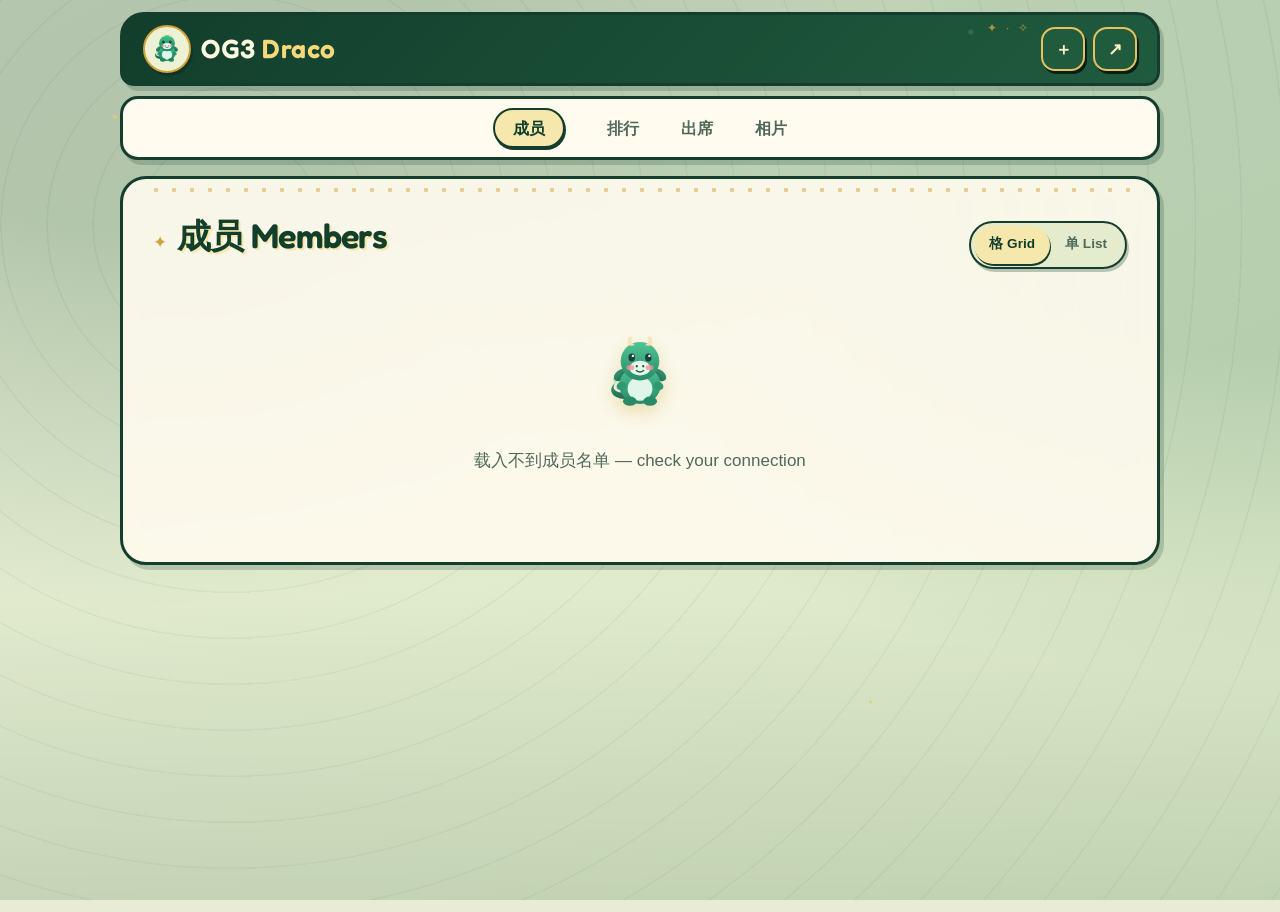
==== commit 638621f2: "2# ui improvement" ====
--- a/index.html
+++ b/index.html
@@ -24,7 +24,7 @@
   <img class="draco" src="assets/brand/dragon.svg" alt="" width="40" height="40">
   <h1 class="brand">OG3 <span>Draco</span></h1>
   <div class="top-actions">
-    <button class="icon-btn" id="install" type="button" hidden title="加到主页 Add to Home Screen" aria-label="加到主页 Add to Home Screen">＋</button>
+    <button class="icon-btn" id="install" type="button" hidden title="添加到主屏幕" aria-label="添加到主屏幕">＋</button>
     <button class="icon-btn" id="share" type="button" title="分享 Share" aria-label="分享 Share">↗</button>
   </div>
 </header>
@@ -49,20 +49,19 @@
 </main>
 
 <dialog id="install-sheet">
-  <h2 style="margin-top:0">加到主页 Add to Home Screen</h2>
-  <p>iPhone 没有一键安装 — Apple doesn't allow it, so two taps:</p>
-  <ol>
-    <li>撳 Safari 下面嘅 <strong>分享 Share</strong> 掣 ⬆️</li>
-    <li>拣 <strong>Add to Home Screen 加到主畫面</strong></li>
+  <h2>添加到主屏幕</h2>
+  <p class="install-intro">iPhone 安装方法：</p>
+  <ol class="install-steps">
+    <li>在 Safari 中点击底部的“分享”按钮。</li>
+    <li>选择“添加到主屏幕”。</li>
   </ol>
-  <p style="color:var(--muted);font-size:.88rem">之后就好似 app 咁 — full screen, no address bar.</p>
-  <button class="icon-btn" id="install-close" type="button" style="width:100%">好 OK</button>
+  <p class="install-note">完成后，即可从主屏幕直接打开。</p>
+  <button class="icon-btn" id="install-close" type="button">好的</button>
 </dialog>
 
-<dialog id="note-sheet" class="note-sheet">
-  <h2></h2>
-  <p></p>
-  <button class="icon-btn" id="note-close" type="button">关 Close</button>
+<dialog id="member-sheet" class="note-sheet member-sheet" aria-labelledby="member-detail-title">
+  <div class="member-detail"></div>
+  <button class="icon-btn" id="member-close" type="button">关闭</button>
 </dialog>
 
 <script src="app.js"></script>
--- a/style.css
+++ b/style.css
@@ -299,6 +299,15 @@
   transition: transform .18s ease, box-shadow .18s ease;
 }
 .m-card:not(.pokemon-champion, .upz-champion):hover { transform: translateY(-3px); box-shadow: var(--shadow-hover); }
+.member-card { display: flex; flex-direction: column; align-items: center; }
+.member-open {
+  width: 100%; padding: 0; border: 0; background: none; color: inherit;
+  font: inherit; cursor: pointer;
+}
+.member-card .member-open { display: flex; flex-direction: column; align-items: center; }
+.member-card .name { margin-top: 2px; font-size: 1rem; }
+.member-card .member-role { margin-top: 8px; }
+.member-card .ig { margin-top: 7px; }
 .m-card .avatar {
   width: 100%; aspect-ratio: 1; border: 3px solid var(--border); border-radius: 16px;
   box-shadow: 0 0 0 3px color-mix(in srgb, var(--surface) 85%, transparent);
@@ -439,6 +448,19 @@
 }
 .list .more-btn:hover { color: var(--primary); text-decoration: none; }
 
+.list .member-row {
+  grid-template-columns: minmax(0, 1fr) auto;
+  gap: 12px;
+}
+.member-row-open { display: grid; grid-template-columns: 52px minmax(0, 1fr); gap: 12px; align-items: center; text-align: left; }
+.list .member-row .row-avatar {
+  width: 52px; height: 52px; border: 2px solid var(--border); border-radius: 15px;
+  font-size: .82rem;
+}
+.member-row-copy { display: block; min-width: 0; }
+.member-row-copy .name { margin-bottom: 4px; }
+.member-row > .ig { align-self: center; }
+
 /* ---------- leaderboards ---------- */
 .boards {
   display: grid; gap: 20px; align-items: start;
@@ -526,6 +548,55 @@
   color: var(--primary); font-size: .66rem; white-space: nowrap;
 }
 .board-note:hover b { text-decoration: underline; }
+
+.board-note.detail-only {
+  display: inline-flex;
+  width: auto;
+  margin-top: 7px;
+  padding: 3px 9px;
+  border: 1px solid currentColor;
+  border-radius: 999px;
+  background: color-mix(in srgb, var(--surface) 70%, transparent);
+}
+
+/* The rankings use solid panels and short shadows so the information feels
+   grounded while retaining the playful forest palette. */
+.leaderboard-page main {
+  background: var(--surface);
+  box-shadow: 3px 4px 0 color-mix(in srgb, var(--outline) 24%, transparent);
+  backdrop-filter: none;
+}
+.leaderboard-page .board {
+  background: var(--surface);
+  box-shadow: 3px 4px 0 color-mix(in srgb, var(--outline) 24%, transparent);
+}
+.leaderboard-page .board-labels { border-bottom: 2px solid var(--outline); }
+.leaderboard-page .board li {
+  border-bottom: 1px solid var(--border);
+}
+.leaderboard-page .board li.top:not(.pokemon-leader, .upz-leader) {
+  margin: 8px 0;
+  border: 2px solid var(--outline);
+  border-radius: 14px;
+  background: var(--forest);
+  box-shadow: 2px 3px 0 color-mix(in srgb, var(--outline) 28%, transparent);
+  color: #FFF7D8;
+}
+.leaderboard-page .board li.top:not(.pokemon-leader, .upz-leader) :is(.rank, .score, .score small, .board-note b) {
+  color: #F2CD68;
+}
+.leaderboard-page .board li:is(.pokemon-leader, .upz-leader) {
+  box-shadow: 3px 4px 0 color-mix(in srgb, var(--leader-border) 40%, transparent);
+}
+.leaderboard-page .board li:is(.pokemon-leader, .upz-leader) :is(.rank, .score strong, .leader-name) {
+  text-shadow: none;
+}
+.leaderboard-page .board-note.detail-only {
+  border-color: var(--outline);
+  background: #FFFBEA;
+  color: var(--outline) !important;
+}
+.leaderboard-page .board-note.detail-only b { color: var(--outline) !important; }
 
 /* ---------- attendance ---------- */
 .rules-card { margin-bottom: 20px; overflow: hidden; }
@@ -672,14 +743,47 @@
 .lb button { min-width: 46px; min-height: 46px; border-radius: 14px; border: 2px solid #EBC963; background: rgba(18,62,44,.88); color: #FFF4C4; font-size: 1.1rem; cursor: pointer; }
 
 /* ---------- install sheet ---------- */
-#install-sheet { width: min(420px, 92vw); height: auto; margin: auto; border: 3px solid var(--outline); border-radius: 22px;
-  background: var(--surface); color: var(--text); padding: 22px; box-shadow: var(--shadow); }
-#install-sheet ol { padding-left: 20px; line-height: 2; }
+#install-sheet { width: min(440px, 92vw); height: auto; margin: auto; border: 3px solid var(--outline); border-radius: 22px;
+  background: var(--surface); color: var(--text); padding: 24px; box-shadow: var(--shadow); }
+#install-sheet h2 { margin: 0 0 20px; color: var(--primary-strong); font-size: clamp(1.55rem, 6vw, 2rem); }
+#install-sheet .install-intro { margin: 0 0 8px; font-weight: 700; }
+#install-sheet .install-steps { margin: 0; padding-left: 24px; line-height: 1.75; }
+#install-sheet .install-steps li + li { margin-top: 8px; }
+#install-sheet .install-note { margin: 18px 0; color: var(--muted); font-size: .9rem; }
+#install-sheet #install-close { width: 100%; }
 .note-sheet { width: min(480px, 92vw); height: fit-content; max-height: 84vh; margin: auto; overflow: auto;
   border: 3px solid var(--outline); border-radius: 22px; background: var(--surface); color: var(--text); padding: 22px; box-shadow: var(--shadow); }
 .note-sheet h2 { margin: 0 0 10px; font-size: 1.15rem; }
 .note-sheet p { margin: 0 0 16px; white-space: pre-wrap; }
 .note-sheet #note-close { width: 100%; }
+
+.member-sheet { width: min(650px, calc(100% - 24px)); max-height: 88vh; padding: 0; }
+.member-detail { padding: clamp(18px, 4vw, 28px); }
+.member-detail-head { display: grid; grid-template-columns: 132px minmax(0, 1fr); gap: 20px; align-items: center; }
+.member-detail-photo .avatar {
+  width: 132px; height: 132px; border: 3px solid var(--border); border-radius: 20px;
+  box-shadow: 3px 4px 0 color-mix(in srgb, var(--outline) 25%, transparent);
+}
+.member-detail-title { min-width: 0; }
+.member-detail-title h2 { margin: 7px 0 3px; color: var(--primary-strong); font-size: clamp(1.5rem, 5vw, 2rem); }
+.member-detail-title .member-titles { justify-content: flex-start; margin-top: 10px; }
+.member-facts {
+  display: grid; grid-template-columns: repeat(3, minmax(0, 1fr)); gap: 9px;
+  margin: 22px 0 0;
+}
+.member-facts div {
+  min-width: 0; padding: 10px 12px; border: 2px solid var(--border); border-radius: 14px;
+  background: var(--surface-2);
+}
+.member-facts dt { color: var(--muted); font-size: .68rem; font-weight: 800; letter-spacing: .05em; }
+.member-facts dd { margin: 2px 0 0; color: var(--text); font-weight: 700; overflow-wrap: anywhere; }
+.member-detail-note {
+  margin-top: 14px; padding: 14px 16px; border: 2px solid var(--outline); border-radius: 16px;
+  background: var(--accent-soft);
+}
+.member-detail-note h3 { margin: 0 0 5px; color: var(--primary-strong); font-size: .95rem; }
+.member-detail-note p { margin: 0; color: var(--text); line-height: 1.65; }
+.member-sheet #member-close { width: calc(100% - 36px); margin: 0 18px 18px; }
 
 /* ---------- mascot motion ---------- */
 #draco-float { animation: float 4.5s ease-in-out infinite; transform-origin: 100px 120px; }
@@ -709,10 +813,9 @@
   }
   .nav a .zh { font-size: 1rem; }
   .nav a .en { display: none; }
-  .nav a[aria-current="page"] .zh { padding: 0; }
+  .nav a[aria-current="page"] .zh { padding: 5px 18px; }
   .nav a[aria-current="page"] {
-    border-color: var(--outline); background: var(--accent-soft);
-    box-shadow: 2px 2px 0 var(--outline);
+    border-color: transparent; background: transparent; box-shadow: none;
   }
   main { margin-top: 16px; }
 }
@@ -735,6 +838,9 @@
   .m-card .avatar { border-width: 2px; }
   .nav a { font-size: .94rem; }
   .nav a[aria-current="page"] .zh { padding-inline: 9px; }
+  .member-detail-head { grid-template-columns: 92px minmax(0, 1fr); gap: 14px; }
+  .member-detail-photo .avatar { width: 92px; height: 92px; border-radius: 16px; }
+  .member-facts { grid-template-columns: 1fr; }
 }
 
 @media (max-width: 350px) {
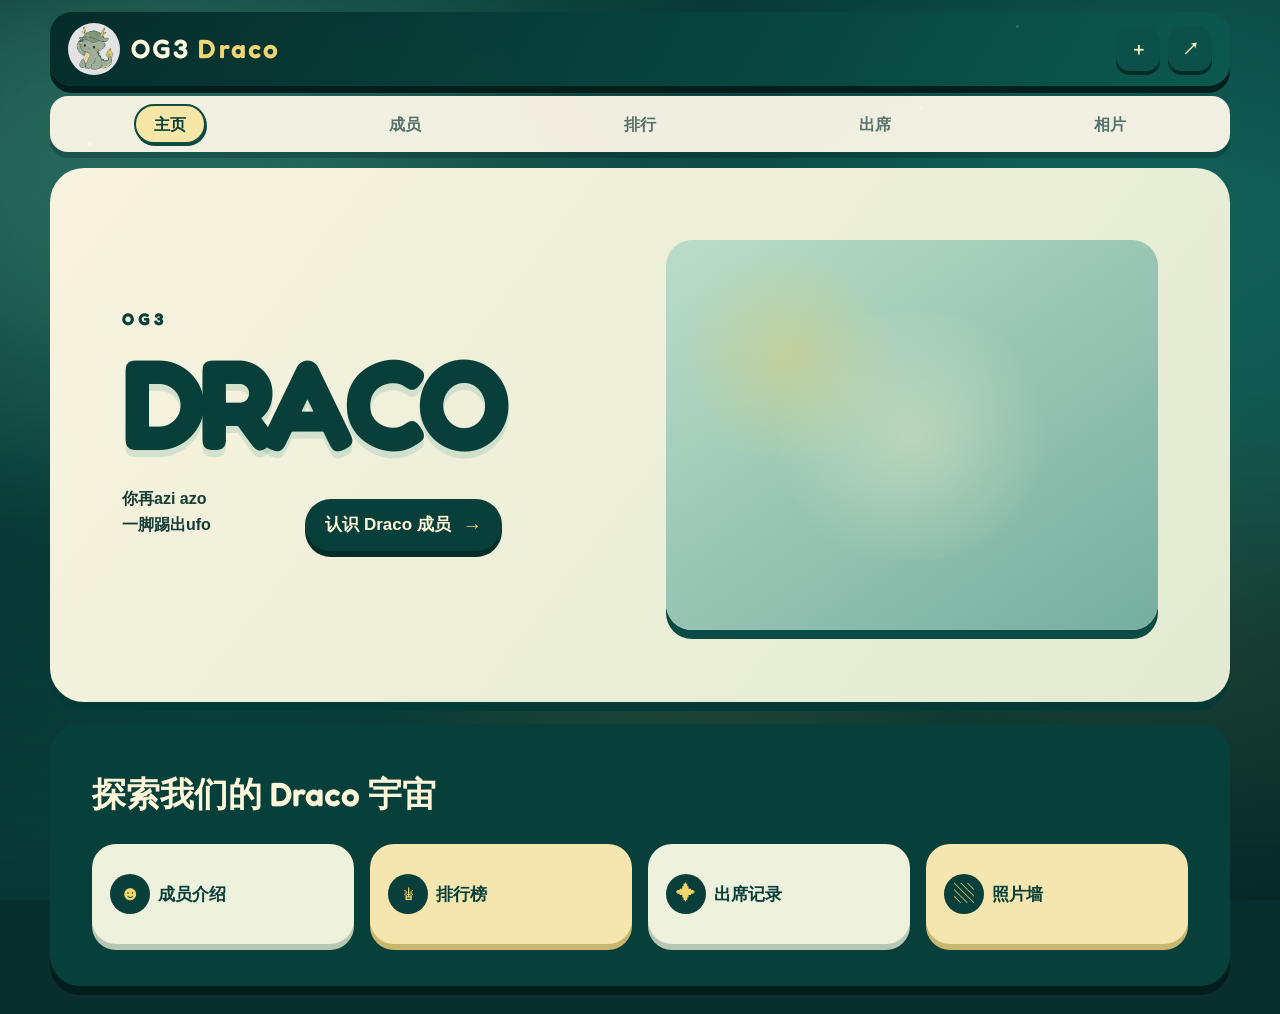
==== commit 21d484d4: "minor ui improvemet" ====
--- a/index.html
+++ b/index.html
@@ -1,51 +1,82 @@
 <!doctype html>
-<html lang="en">
+<html lang="zh-CN">
 <head>
 <meta charset="utf-8">
 <meta name="viewport" content="width=device-width, initial-scale=1, viewport-fit=cover">
 <meta name="robots" content="noindex, nofollow">
-<meta name="theme-color" content="#153D2E">
-<title>成员 Members · OG3 Draco</title>
+<meta name="theme-color" content="#0B3D3B">
+<title>主页 Home · OG3 Draco</title>
 <link rel="manifest" href="manifest.json">
-<link rel="icon" href="assets/brand/favicon.svg" type="image/svg+xml">
+<link rel="icon" href="assets/brand/icon-192.png" type="image/png">
 <link rel="apple-touch-icon" href="assets/brand/apple-touch-icon.png">
 <meta name="mobile-web-app-capable" content="yes">
 <meta name="apple-mobile-web-app-capable" content="yes">
 <meta name="apple-mobile-web-app-title" content="OG3 Draco">
-<meta name="apple-mobile-web-app-status-bar-style" content="default">
+<meta name="apple-mobile-web-app-status-bar-style" content="black-translucent">
 <link rel="preconnect" href="https://fonts.googleapis.com">
 <link rel="preconnect" href="https://fonts.gstatic.com" crossorigin>
 <link href="https://fonts.googleapis.com/css2?family=Fredoka:wght@500;600;700&amp;display=swap" rel="stylesheet">
 <link rel="stylesheet" href="style.css">
 </head>
-<body>
+<body class="home-page">
 
 <header class="top">
-  <img class="draco" src="assets/brand/dragon.svg" alt="" width="40" height="40">
-  <h1 class="brand">OG3 <span>Draco</span></h1>
+  <a class="brand-home" href="index.html" aria-label="OG3 Draco 主页">
+    <img class="draco" src="assets/brand/icon-192.png" alt="" width="48" height="48">
+    <h1 class="brand">OG3 <span>Draco</span></h1>
+  </a>
   <div class="top-actions">
     <button class="icon-btn" id="install" type="button" hidden title="添加到主屏幕" aria-label="添加到主屏幕">＋</button>
     <button class="icon-btn" id="share" type="button" title="分享 Share" aria-label="分享 Share">↗</button>
   </div>
 </header>
 
-<nav class="nav">
-    <a href="index.html"><span class="zh">成员</span><span class="en">Members</span></a>
-    <a href="leaderboard.html"><span class="zh">排行</span><span class="en">Leaderboard</span></a>
-    <a href="attendance.html"><span class="zh">出席</span><span class="en">Attendance</span></a>
-    <a href="photos.html"><span class="zh">相片</span><span class="en">Photos</span></a>
+<nav class="nav" aria-label="主导航">
+  <a href="index.html"><span class="zh">主页</span><span class="en">Home</span></a>
+  <a href="members.html"><span class="zh">成员</span><span class="en">Members</span></a>
+  <a href="leaderboard.html"><span class="zh">排行</span><span class="en">Leaderboard</span></a>
+  <a href="attendance.html"><span class="zh">出席</span><span class="en">Attendance</span></a>
+  <a href="photos.html"><span class="zh">相片</span><span class="en">Photos</span></a>
 </nav>
 
-<main>
-  <p class="notice" id="notice">⚠️ 连不上 Google Sheet — showing the last saved copy.</p>
-  <div class="page-head">
-    <h2>成员 Members</h2>
-    <div class="viewswitch">
-      <button data-view="grid" aria-pressed="true">格 Grid</button>
-      <button data-view="list" aria-pressed="false">单 List</button>
+<main class="home-main">
+  <section class="home-hero" aria-labelledby="home-title">
+    <div class="hero-copy">
+      <p class="eyebrow">OG3</p>
+      <h2 id="home-title"><span>DRACO</span></h2>
+      <p class="hero-note">你再azi azo<br>一脚踢出ufo</p>
+      <a class="hero-cta" href="members.html">认识 Draco 成员 <span>→</span></a>
     </div>
-  </div>
-  <div id="members" class="grid"><div class="state">载入中 Loading…</div></div>
+    <div class="hero-art">
+      <div class="mascot-frame home-photo-frame">
+        <img id="home-photo" alt="Draco 照片墙随机回忆">
+      </div>
+    </div>
+  </section>
+
+  <section class="portal-section" aria-labelledby="portal-title">
+    <div class="portal-head">
+      <h2 id="portal-title">探索我们的 Draco 宇宙</h2>
+    </div>
+    <div class="portal-grid">
+      <a class="portal-card members-portal" href="members.html">
+        <span class="portal-icon">☻</span>
+        <b>成员介绍</b>
+      </a>
+      <a class="portal-card rank-portal" href="leaderboard.html">
+        <span class="portal-icon">♕</span>
+        <b>排行榜</b>
+      </a>
+      <a class="portal-card attendance-portal" href="attendance.html">
+        <span class="portal-icon">✦</span>
+        <b>出席记录</b>
+      </a>
+      <a class="portal-card photos-portal" href="photos.html">
+        <span class="portal-icon">▧</span>
+        <b>照片墙</b>
+      </a>
+    </div>
+  </section>
 </main>
 
 <dialog id="install-sheet">
@@ -59,11 +90,6 @@
   <button class="icon-btn" id="install-close" type="button">好的</button>
 </dialog>
 
-<dialog id="member-sheet" class="note-sheet member-sheet" aria-labelledby="member-detail-title">
-  <div class="member-detail"></div>
-  <button class="icon-btn" id="member-close" type="button">关闭</button>
-</dialog>
-
 <script src="app.js"></script>
 </body>
 </html>
--- a/style.css
+++ b/style.css
@@ -1,97 +1,56 @@
 /* OG3 Draco — enchanted forest theme. Phone first; 768px = iPad and up. */
 
 :root {
-  --bg: #E8ECD5;
-  --surface: #FFFBEF;
-  --surface-2: #E5ECCD;
-  --panel: rgba(255, 251, 239, .9);
-  --text: #173629;
-  --muted: #50695A;
-  --primary: #256B49;
-  --primary-strong: #123E2C;
-  --primary-soft: #D4E8BE;
-  --accent: #D2A33B;
-  --accent-soft: #F6E7AD;
-  --border: #356348;
-  --outline: #153D2E;
-  --forest: #123E2C;
-  --forest-2: #205B3E;
-  --firefly: rgba(244, 205, 91, .65);
-  --shadow: 4px 5px 0 rgba(18, 62, 44, .2);
-  --shadow-hover: 4px 8px 0 rgba(18, 62, 44, .24);
+  color-scheme: light;
+  --bg: #082F2E;
+  --surface: #FFF9EA;
+  --surface-2: #E9F0D7;
+  --panel: rgba(255, 249, 234, .95);
+  --text: #153B35;
+  --muted: #55726B;
+  --primary: #147B70;
+  --primary-strong: #083F3A;
+  --primary-soft: #C9E6D5;
+  --accent: #E6B944;
+  --accent-soft: #F7E6A6;
+  --border: #4A8275;
+  --outline: #0B4B44;
+  --forest: #062E2C;
+  --forest-2: #11665D;
+  --firefly: rgba(246, 211, 107, .72);
+  --shadow: 0 15px 36px rgba(2, 34, 31, .24);
+  --shadow-hover: 0 20px 45px rgba(2, 34, 31, .3);
   --pokemon-card:
     radial-gradient(circle at 88% 12%, rgba(255,255,255,.92) 0 5%, transparent 21%),
-    linear-gradient(145deg, #FFF8A8 0%, #FFD642 56%, #FFB300 100%);
-  --pokemon-border: #E99B00;
-  --pokemon-text: #744000;
-  --pokemon-secondary: #5D4100;
-  --pokemon-glow: rgba(255,174,0,.52);
+    linear-gradient(145deg, #FFF4BC 0%, #F3D66D 58%, #DDB349 100%);
+  --pokemon-border: #C99B28;
+  --pokemon-text: #5B4814;
+  --pokemon-secondary: #665927;
+  --pokemon-glow: rgba(230,185,68,.36);
   --pokemon-row:
     radial-gradient(circle at 91% 50%, rgba(255,255,255,.32) 0 2.5%, transparent 11%),
-    linear-gradient(145deg, #FFF8A8 0%, #FFD642 56%, #FFB300 100%);
+    linear-gradient(145deg, #FFF5C5 0%, #F1D674 58%, #DBB44E 100%);
   --upz-card:
-    radial-gradient(circle at 88% 12%, rgba(255,244,218,.88) 0 5%, transparent 21%),
-    linear-gradient(145deg, #FFE5B8 0%, #FF9650 54%, #F04424 100%);
-  --upz-border: #F04419;
-  --upz-text: #861C0B;
-  --upz-secondary: #641F10;
-  --upz-glow: rgba(240,68,24,.48);
+    radial-gradient(circle at 88% 12%, rgba(255,255,238,.88) 0 5%, transparent 21%),
+    linear-gradient(145deg, #D6EFDC 0%, #78C6AF 54%, #269080 100%);
+  --upz-border: #197A6F;
+  --upz-text: #073F3A;
+  --upz-secondary: #275D55;
+  --upz-glow: rgba(38,144,128,.34);
   --upz-row:
-    radial-gradient(circle at 91% 50%, rgba(255,244,218,.28) 0 2.5%, transparent 11%),
-    linear-gradient(145deg, #FFE5B8 0%, #FF9650 54%, #F04424 100%);
+    radial-gradient(circle at 91% 50%, rgba(255,255,238,.35) 0 2.5%, transparent 11%),
+    linear-gradient(145deg, #D6EFDC 0%, #78C6AF 54%, #269080 100%);
   --dual-card:
     radial-gradient(circle at 50% 8%, rgba(255,255,255,.78) 0 4%, transparent 19%),
-    linear-gradient(135deg, #FF6A35 0%, #FF9135 44%, #FFD13D 58%, #FFE986 100%);
-  --dual-border: #F06A13;
-  --dual-glow: rgba(246,103,17,.5);
-  --dual-text-a: #861C0B;
-  --dual-text-b: #6E4300;
-  --dual-secondary: #60270B;
-  --dual-row: linear-gradient(135deg, #FF6A35 0%, #FF9135 44%, #FFD13D 58%, #FFE986 100%);
+    linear-gradient(135deg, #BFE8D6 0%, #73C5AE 44%, #E8C458 62%, #FFF0AF 100%);
+  --dual-border: #AF8A25;
+  --dual-glow: rgba(201,164,56,.38);
+  --dual-text-a: #075047;
+  --dual-text-b: #6A5011;
+  --dual-secondary: #35584E;
+  --dual-row: linear-gradient(135deg, #C6EAD9 0%, #7BC4AE 44%, #E7C45D 62%, #FFF1B5 100%);
   --radius: 22px;
   --nav-h: 66px;
-}
-
-@media (prefers-color-scheme: dark) {
-  :root {
-    --bg: #071A13;
-    --surface: #102A20;
-    --surface-2: #193A2A;
-    --panel: rgba(13, 39, 29, .92);
-    --text: #F4F1D9;
-    --muted: #AFC2B1;
-    --primary: #A5D77A;
-    --primary-strong: #D6EDA8;
-    --primary-soft: #284D32;
-    --accent: #F0C65F;
-    --accent-soft: #463B1B;
-    --border: #6F9A6A;
-    --outline: #8CB477;
-    --forest: #0A281C;
-    --forest-2: #164530;
-    --firefly: rgba(255, 217, 111, .7);
-    --shadow: 4px 5px 0 rgba(0, 0, 0, .42);
-    --shadow-hover: 4px 8px 0 rgba(0, 0, 0, .48);
-    --pokemon-card: linear-gradient(150deg, #332500 0%, #1F1908 54%, #15130B 100%);
-    --pokemon-border: #FFD84A;
-    --pokemon-text: #FFE06A;
-    --pokemon-secondary: #E8C65A;
-    --pokemon-glow: rgba(255,205,48,.42);
-    --pokemon-row: var(--pokemon-card);
-    --upz-card: linear-gradient(150deg, #3A1008 0%, #24100B 54%, #180C09 100%);
-    --upz-border: #FF6A3D;
-    --upz-text: #FF8A62;
-    --upz-secondary: #F3A080;
-    --upz-glow: rgba(255,79,37,.42);
-    --upz-row: var(--upz-card);
-    --dual-card: linear-gradient(135deg, #351008 0 46%, #302300 54% 100%);
-    --dual-border: #FF9C38;
-    --dual-glow: rgba(255,130,40,.46);
-    --dual-text-a: #FF7650;
-    --dual-text-b: #FFE06A;
-    --dual-secondary: #F5BC63;
-    --dual-row: var(--dual-card);
-  }
 }
 
 *, *::before, *::after { box-sizing: border-box; }
@@ -849,3 +808,819 @@
   .top .icon-btn { min-width: 38px; min-height: 38px; }
   .grid { grid-template-columns: 1fr; }
 }
+
+/* ---------- Draco dreamscape refresh ---------- */
+body {
+  background-color: var(--bg);
+  background-image:
+    radial-gradient(circle at 7% 16%, rgba(255, 225, 125, .9) 0 1px, transparent 2px),
+    radial-gradient(circle at 18% 72%, rgba(255, 236, 174, .68) 0 1.5px, transparent 2.5px),
+    radial-gradient(circle at 72% 12%, rgba(255, 235, 157, .82) 0 1px, transparent 2px),
+    radial-gradient(circle at 88% 66%, rgba(255, 224, 118, .75) 0 1.5px, transparent 2.5px),
+    radial-gradient(ellipse at 12% 18%, rgba(78, 188, 159, .3) 0 10%, transparent 38%),
+    radial-gradient(ellipse at 92% 32%, rgba(32, 150, 136, .34) 0 12%, transparent 42%),
+    radial-gradient(ellipse at 52% 110%, rgba(232, 194, 85, .18) 0 8%, transparent 36%),
+    linear-gradient(145deg, #052826 0%, #0B4541 48%, #062E2D 100%);
+  background-size: auto, auto, auto, auto, auto, auto, auto, auto;
+}
+body::before {
+  opacity: .9;
+  background:
+    repeating-radial-gradient(ellipse at 15% 15%, transparent 0 70px, rgba(151, 224, 198, .045) 72px 74px),
+    repeating-radial-gradient(ellipse at 83% 70%, transparent 0 92px, rgba(242, 211, 116, .035) 94px 96px),
+    linear-gradient(to top, rgba(1, 22, 21, .28), transparent 44%);
+}
+
+.top,
+.nav,
+main { width: min(1180px, calc(100% - 28px)); }
+
+.top {
+  min-height: 74px;
+  padding: 10px 18px;
+  border: 1px solid rgba(245, 211, 112, .62);
+  border-radius: 24px;
+  background:
+    radial-gradient(circle at 82% 20%, rgba(255, 240, 177, .16) 0 1px, transparent 2px),
+    linear-gradient(120deg, rgba(5, 43, 41, .96), rgba(12, 89, 80, .94));
+  box-shadow: 0 18px 50px rgba(0, 20, 19, .34), inset 0 1px 0 rgba(255,255,255,.08);
+  backdrop-filter: blur(16px);
+}
+.top::after { right: 140px; top: 8px; color: #F5D574; }
+.brand-home { display: inline-flex; align-items: center; gap: 11px; color: inherit; text-decoration: none; }
+.top .draco {
+  width: 52px; height: 52px; padding: 0;
+  border: 2px solid #E8C75E; object-fit: cover;
+  box-shadow: 0 7px 18px rgba(0, 25, 23, .38);
+  filter: none;
+}
+.brand { letter-spacing: .08em; }
+.brand span { color: #F2D574; }
+.top .icon-btn {
+  border: 1px solid rgba(244, 213, 119, .78);
+  background: rgba(5, 52, 48, .72);
+  box-shadow: 0 8px 18px rgba(0,0,0,.2);
+}
+
+.nav {
+  grid-template-columns: repeat(5, 1fr);
+  border-top: 1px solid rgba(11, 75, 68, .42);
+  box-shadow: 0 -12px 30px rgba(2, 39, 36, .18);
+}
+
+main {
+  border: 1px solid rgba(255, 244, 203, .78);
+  border-radius: 30px;
+  box-shadow: 0 24px 65px rgba(0, 25, 23, .3), inset 0 1px 0 rgba(255,255,255,.7);
+}
+main::before { opacity: .7; }
+.page-head { align-items: center; margin: 9px 0 24px; }
+.page-head::before { display: none; }
+.page-head > div:first-child { min-width: 0; }
+.page-head h2 { text-shadow: none; }
+.section-kicker,
+.portal-head > p {
+  margin: 0 0 4px;
+  color: var(--primary);
+  font-family: "Fredoka", sans-serif;
+  font-size: .7rem;
+  font-weight: 700;
+  letter-spacing: .18em;
+}
+.viewswitch { border-width: 1px; box-shadow: none; }
+.viewswitch button[aria-pressed="true"] { box-shadow: none; }
+.card { border-width: 2px; }
+
+/* Home */
+.home-main {
+  width: min(1180px, calc(100% - 28px));
+  margin-top: 16px;
+  padding: 0;
+  border: 0;
+  background: transparent;
+  box-shadow: none;
+  backdrop-filter: none;
+}
+.home-main::before { display: none; }
+.home-hero {
+  position: relative;
+  isolation: isolate;
+  display: grid;
+  grid-template-columns: minmax(0, 1.05fr) minmax(360px, .95fr);
+  align-items: center;
+  min-height: 570px;
+  overflow: hidden;
+  padding: clamp(34px, 6vw, 72px);
+  border: 1px solid rgba(255, 244, 203, .84);
+  border-radius: 34px;
+  background:
+    radial-gradient(circle at 15% 22%, rgba(244, 215, 121, .26) 0 1px, transparent 2px),
+    radial-gradient(circle at 43% 72%, rgba(8, 85, 77, .11) 0 1px, transparent 2px),
+    linear-gradient(128deg, rgba(255, 250, 237, .98), rgba(231, 242, 216, .96));
+  box-shadow: 0 28px 70px rgba(0, 22, 21, .34);
+}
+.home-hero::before,
+.home-hero::after {
+  content: "";
+  position: absolute;
+  z-index: -1;
+  border-radius: 50%;
+  filter: blur(1px);
+}
+.home-hero::before {
+  width: 520px; height: 520px; right: -160px; top: -190px;
+  background: radial-gradient(circle, rgba(49, 161, 145, .26), rgba(49, 161, 145, 0) 68%);
+}
+.home-hero::after {
+  width: 430px; height: 430px; left: -230px; bottom: -260px;
+  border: 82px solid rgba(231, 191, 69, .11);
+}
+.hero-copy { position: relative; z-index: 2; }
+.eyebrow {
+  margin: 0 0 15px;
+  color: var(--primary);
+  font-family: "Fredoka", sans-serif;
+  font-size: .78rem;
+  font-weight: 700;
+  letter-spacing: .19em;
+}
+.hero-copy h2 { margin: 0; line-height: .94; }
+.hero-copy h2 > span {
+  display: block;
+  color: var(--primary-strong);
+  font-family: "Fredoka", sans-serif;
+  font-size: clamp(4.8rem, 10vw, 8.4rem);
+  font-weight: 700;
+  letter-spacing: -.065em;
+  text-shadow: 0 8px 0 rgba(44, 143, 130, .17);
+}
+.hero-copy h2 small {
+  display: block;
+  max-width: 480px;
+  margin-top: 22px;
+  color: var(--text);
+  font-family: inherit;
+  font-size: clamp(1.05rem, 2vw, 1.35rem);
+  font-weight: 650;
+  line-height: 1.55;
+  letter-spacing: .02em;
+}
+.hero-note {
+  display: inline-block;
+  margin: 22px 0 25px;
+  padding: 9px 15px;
+  border: 1px solid rgba(11, 75, 68, .38);
+  border-radius: 999px;
+  background: rgba(255, 249, 234, .72);
+  color: var(--muted);
+  font-size: .88rem;
+}
+.hero-cta {
+  display: inline-flex; align-items: center; gap: 12px;
+  min-height: 52px; padding: 0 20px;
+  border: 1px solid #0B4B44; border-radius: 999px;
+  background: var(--primary-strong); color: #FFF7D7;
+  box-shadow: 0 10px 24px rgba(4, 59, 53, .25);
+  text-decoration: none; font-weight: 750;
+  transition: transform .18s ease, box-shadow .18s ease;
+}
+.hero-cta span { color: #F1CE61; font-size: 1.2rem; }
+.hero-cta:hover { transform: translateY(-3px); box-shadow: 0 16px 32px rgba(4, 59, 53, .3); }
+.hero-art { position: relative; min-height: 430px; }
+.mascot-frame {
+  position: absolute; z-index: 2; inset: 22px 10px 8px 35px;
+  display: flex; flex-direction: column;
+  padding: 16px 16px 13px;
+  border: 2px solid var(--primary-strong);
+  border-radius: 28px;
+  background: #FFFDF4;
+  box-shadow: 12px 16px 0 rgba(9, 82, 73, .14), 0 22px 44px rgba(4, 56, 51, .16);
+  transform: rotate(1.2deg);
+}
+.mascot-frame img { width: 100%; min-height: 0; flex: 1; object-fit: cover; border-radius: 17px; }
+.mascot-frame p { margin: 10px 0 0; color: var(--primary-strong); font-family: Georgia, serif; font-style: italic; text-align: center; }
+.tape {
+  position: absolute; z-index: 3; top: -13px; left: 50%;
+  width: 130px; height: 34px;
+  border-radius: 6px;
+  background: repeating-linear-gradient(135deg, rgba(213,236,208,.88) 0 14px, rgba(247,217,117,.75) 14px 28px);
+  transform: translateX(-50%) rotate(-2deg);
+  opacity: .9;
+}
+.orbit { position: absolute; border: 1px solid rgba(20, 123, 112, .28); border-radius: 50%; }
+.orbit-one { width: 410px; height: 180px; top: 122px; left: -8px; transform: rotate(-28deg); }
+.orbit-two { width: 315px; height: 315px; right: -66px; top: 30px; border-color: rgba(230, 185, 68, .32); }
+.star { position: absolute; z-index: 3; color: #D6A82D; filter: drop-shadow(0 2px 7px rgba(214,168,45,.3)); }
+.star-one { left: 5px; top: 70px; font-size: 1.8rem; }
+.star-two { right: 2px; bottom: 44px; font-size: 2.2rem; }
+.star-three { right: 18px; top: 5px; font-size: 2.8rem; }
+
+.portal-section {
+  margin-top: 22px;
+  padding: clamp(25px, 4vw, 42px);
+  border: 1px solid rgba(255, 244, 203, .68);
+  border-radius: 30px;
+  background: rgba(5, 50, 47, .72);
+  box-shadow: 0 22px 54px rgba(0, 18, 17, .28);
+  backdrop-filter: blur(14px);
+}
+.portal-head { margin-bottom: 19px; }
+.portal-head > p { color: #E9C65A; }
+.portal-head h2 { margin: 0; color: #FFF6D9; font-size: clamp(1.55rem, 3vw, 2.1rem); }
+.portal-grid { display: grid; grid-template-columns: repeat(4, minmax(0, 1fr)); gap: 14px; }
+.portal-card {
+  position: relative;
+  display: grid;
+  grid-template-columns: 48px minmax(0, 1fr);
+  align-items: center;
+  min-height: 132px;
+  padding: 20px 18px;
+  overflow: hidden;
+  border: 1px solid rgba(255,255,255,.56);
+  border-radius: 24px;
+  background: linear-gradient(145deg, #FFF9E8, #E7EFD4);
+  color: var(--text);
+  box-shadow: 0 12px 25px rgba(0, 24, 22, .2);
+  text-decoration: none;
+  transition: transform .18s ease, box-shadow .18s ease;
+}
+.portal-card:hover { transform: translateY(-5px); box-shadow: 0 19px 32px rgba(0, 22, 20, .27); }
+.portal-card:nth-child(2), .portal-card:nth-child(4) { background: linear-gradient(145deg, #FFF5C7, #F1E1A2); }
+.portal-icon {
+  display: grid; place-items: center;
+  width: 40px; height: 40px;
+  border: 1px solid var(--outline); border-radius: 50%;
+  background: var(--primary-strong); color: #F4D36B;
+  font-family: Georgia, serif; font-size: 1.25rem;
+}
+.portal-card > span:nth-child(2) { display: grid; gap: 3px; min-width: 0; }
+.portal-card b { color: var(--primary-strong); font-size: 1.05rem; }
+.portal-card small { color: var(--muted); font-size: .76rem; line-height: 1.45; }
+.portal-card i { position: absolute; right: 12px; bottom: -10px; color: rgba(8,63,58,.09); font-family: "Fredoka", sans-serif; font-size: 3.9rem; font-style: normal; font-weight: 700; }
+
+/* Member directory */
+.grid { grid-template-columns: repeat(auto-fit, minmax(min(154px, 100%), 1fr)); align-items: stretch; }
+.m-card {
+  min-width: 0;
+  padding: 12px 12px 14px;
+  border: 2px solid var(--outline);
+  border-radius: 26px;
+  background: linear-gradient(155deg, #FFFDF4, #EFF2DC);
+  box-shadow: 0 10px 0 rgba(7, 66, 59, .11), 0 16px 30px rgba(5, 55, 50, .12);
+}
+.m-card:nth-child(3n + 2) { background: linear-gradient(155deg, #FFF8D9, #F4E7AE); }
+.m-card:nth-child(4n) { background: linear-gradient(155deg, #F8F7E7, #D8EBDC); }
+.m-card:not(.pokemon-champion, .upz-champion):hover { transform: translateY(-5px) rotate(-.35deg); box-shadow: 0 14px 0 rgba(7, 66, 59, .1), 0 22px 38px rgba(5, 55, 50, .18); }
+.m-card .avatar { border-width: 2px; border-radius: 18px; box-shadow: none; }
+.member-card .name { min-height: 1.5em; color: var(--primary-strong); font-size: 1.02rem; font-weight: 700; }
+.member-role { border-color: rgba(11, 75, 68, .55); background: rgba(201, 230, 213, .78); }
+.member-card .ig { max-width: 100%; overflow: hidden; color: var(--primary); text-overflow: ellipsis; white-space: nowrap; }
+.member-title.upz-title { border-color: #147B70; background: #D1EBDC; color: #084A43; }
+.member-title.pokemon-title { border-color: #C69B2E; background: #F8E8A8; color: #624D15; }
+
+/* Podium leaderboards */
+.boards { grid-template-columns: 1fr; gap: 28px; }
+.board { border-color: rgba(11, 75, 68, .78); border-radius: 28px; box-shadow: 0 18px 42px rgba(3, 50, 46, .15); }
+.board h3 {
+  padding: 17px 22px;
+  border-bottom: 1px solid rgba(238, 207, 109, .68);
+  background:
+    radial-gradient(circle at 88% 30%, rgba(255,255,255,.22) 0 1px, transparent 2px),
+    linear-gradient(115deg, #063A36, #138276);
+  color: #FFF4C9;
+  letter-spacing: .03em;
+}
+.rank-podium {
+  display: grid;
+  grid-template-columns: repeat(3, minmax(0, 1fr));
+  align-items: end;
+  gap: clamp(10px, 2vw, 22px);
+  padding: 55px clamp(15px, 4vw, 46px) 34px;
+  background:
+    radial-gradient(circle at 50% 28%, rgba(244, 210, 99, .2), transparent 31%),
+    radial-gradient(circle at 18% 70%, rgba(47, 155, 139, .12), transparent 28%),
+    linear-gradient(180deg, #FCF8E8, #E9F0D8);
+}
+.podium-entry {
+  position: relative;
+  display: flex; flex-direction: column; align-items: center;
+  min-height: 240px;
+  padding: 20px 12px 15px;
+  border: 1px solid rgba(11, 75, 68, .62);
+  border-radius: 70px 70px 22px 22px;
+  background: rgba(255, 253, 244, .8);
+  box-shadow: 0 12px 24px rgba(3, 60, 54, .12);
+  text-align: center;
+}
+.podium-entry.place-1 {
+  min-height: 275px;
+  border-color: #BE9225;
+  background: linear-gradient(160deg, #FFF8CD, #E9D174);
+  box-shadow: 0 18px 38px rgba(178, 137, 30, .25);
+  transform: translateY(-20px);
+}
+.podium-entry.place-2 { background: linear-gradient(160deg, #F8F8E9, #D6E7D9); }
+.podium-entry.place-3 { background: linear-gradient(160deg, #F9F0CC, #DFD5A8); }
+.podium-spark { position: absolute; top: -25px; color: #D9AD34; font-size: 1.6rem; }
+.podium-position {
+  position: absolute; top: 10px; left: 14px;
+  color: var(--primary-strong); font-family: "Fredoka", sans-serif; font-size: 1.25rem; font-weight: 700;
+}
+.podium-position sup { font-size: .52rem; }
+.podium-entry .podium-avatar {
+  width: 102px; height: 102px; margin: 12px 0 11px;
+  border: 3px solid #FFF9E8; border-radius: 50%;
+  box-shadow: 0 0 0 2px var(--primary), 0 11px 23px rgba(3, 56, 51, .18);
+}
+.podium-entry.place-1 .podium-avatar { width: 124px; height: 124px; box-shadow: 0 0 0 3px #C3982B, 0 13px 26px rgba(106,79,12,.24); }
+.podium-name { max-width: 100%; overflow: hidden; color: var(--primary-strong); text-overflow: ellipsis; white-space: nowrap; }
+.podium-score { color: var(--muted); font-size: .74rem; text-transform: uppercase; letter-spacing: .08em; }
+.podium-score b { color: var(--primary-strong); font-size: 1.24rem; }
+.podium-entry .leader-title { justify-content: center; margin: 4px auto; border-color: rgba(91,72,20,.45); color: #5B4814; background: rgba(255,250,218,.56); }
+.podium-entry .compact-note { justify-content: center; width: auto; margin: auto auto 0; color: var(--primary-strong); }
+.board-labels {
+  grid-template-columns: 56px 48px minmax(0, 1fr) 76px;
+  padding: 10px 18px;
+  border-block: 1px solid rgba(11,75,68,.28);
+  background: #F7F2DD;
+}
+.board-labels span:nth-child(2) { grid-column: 2 / 4; }
+.board-labels span:last-child { grid-column: 4; }
+.board ol { padding: 0 18px 14px; }
+.board li {
+  grid-template-columns: 48px 44px minmax(0, 1fr) 70px;
+  gap: 10px;
+  min-height: 68px;
+  padding: 9px 0;
+  border-bottom: 1px solid rgba(11,75,68,.22);
+}
+.board .rank-avatar { width: 42px; height: 42px; border: 1px solid var(--border); border-radius: 50%; font-size: .7rem; }
+.board .rank { color: var(--primary); font-family: "Fredoka", sans-serif; font-size: 1rem; font-weight: 700; }
+.board .leader-name { color: var(--primary-strong); }
+.leaderboard-page main { background: var(--panel); backdrop-filter: blur(10px); }
+.leaderboard-page .board li.top:not(.pokemon-leader, .upz-leader) { background: transparent; color: inherit; }
+
+/* Attendance podium and ranking */
+.att { overflow: visible; border: 0; background: transparent; box-shadow: none; }
+.attendance-podium {
+  display: grid;
+  grid-template-columns: repeat(3, minmax(0, 1fr));
+  align-items: end;
+  gap: 15px;
+  margin: 48px 0 25px;
+}
+.att details.podium-attendee {
+  overflow: hidden;
+  border: 1px solid rgba(11, 75, 68, .62);
+  border-radius: 72px 72px 24px 24px;
+  background: linear-gradient(160deg, #F9F8E9, #D7E9DB);
+  box-shadow: 0 15px 34px rgba(4, 58, 53, .14);
+}
+.att details.podium-attendee.place-1 {
+  border-color: #C49B2B;
+  background: linear-gradient(160deg, #FFF7C9, #E8CD69);
+  box-shadow: 0 19px 40px rgba(166, 125, 22, .25);
+  transform: translateY(-23px);
+}
+.att details.podium-attendee.place-3 { background: linear-gradient(160deg, #FAF0CC, #DED1A0); }
+.att .podium-attendee summary {
+  display: flex;
+  flex-direction: column;
+  gap: 8px;
+  min-height: 300px;
+  padding: 24px 14px 18px;
+  text-align: center;
+}
+.att .podium-attendee .att-place {
+  color: var(--primary-strong);
+  font-family: "Fredoka", sans-serif;
+  font-size: 1.65rem;
+  font-weight: 700;
+  line-height: 1;
+}
+.att .podium-attendee .att-place sup { font-size: .55rem; }
+.att .podium-attendee .avatar {
+  display: block;
+  width: 108px; height: 108px;
+  margin: 2px auto 3px;
+  border: 3px solid #FFF9E8; border-radius: 50%;
+  box-shadow: 0 0 0 2px var(--primary), 0 10px 22px rgba(3, 60, 54, .2);
+}
+.att .podium-attendee.place-1 .avatar { width: 128px; height: 128px; box-shadow: 0 0 0 3px #BD9227, 0 12px 25px rgba(111,80,10,.24); }
+.podium-person { display: grid; gap: 1px; }
+.podium-person .name { overflow: hidden; color: var(--primary-strong); font-weight: 750; text-overflow: ellipsis; white-space: nowrap; }
+.podium-attendance { color: var(--muted); font-size: .7rem; text-transform: uppercase; letter-spacing: .06em; }
+.podium-points { display: flex; align-items: baseline; justify-content: center; gap: 4px; color: var(--primary-strong); }
+.podium-points strong { font-size: 1.5rem; }
+.podium-points small { font-size: .65rem; font-weight: 800; text-transform: uppercase; }
+.podium-attendee .events { justify-content: center; padding: 0 12px 14px; border-top: 1px solid rgba(11,75,68,.2); }
+
+.attendance-ranking {
+  overflow: hidden;
+  border: 2px solid var(--outline);
+  border-radius: 24px;
+  background: var(--surface);
+  box-shadow: 0 14px 34px rgba(4,58,53,.13);
+}
+.attendance-ranking details { border-bottom: 1px solid rgba(11,75,68,.22); }
+.attendance-ranking details:last-child { border-bottom: 0; }
+.att .attendance-ranking summary {
+  display: grid;
+  grid-template-columns: 46px 48px minmax(160px, 1fr) 112px 72px;
+  grid-template-rows: auto;
+  gap: 14px;
+  min-height: 78px;
+  padding: 13px 20px;
+}
+.attendance-ranking .att-place { grid-column: 1; color: var(--primary); font-family: "Fredoka", sans-serif; font-weight: 700; }
+.att .attendance-ranking .avatar { grid-column: 2; grid-row: 1; width: 48px; height: 48px; border: 2px solid var(--border); }
+.attendance-ranking .att-person { grid-column: 3; grid-row: 1; }
+.attendance-ranking .att-rate { grid-column: 4; grid-row: 1; }
+.attendance-ranking .att-score { grid-column: 5; grid-row: 1; }
+.attendance-ranking .events { padding-left: 128px; }
+.rules-card { border-color: rgba(11,75,68,.7); box-shadow: 0 12px 28px rgba(4,58,53,.12); }
+.rules-card h3 { border-bottom-width: 1px; background: linear-gradient(90deg, #F8E9AE, #E7EFCF); }
+
+/* Finishing touches */
+.photos button { border-width: 1px; box-shadow: 0 12px 28px rgba(2,48,44,.16); }
+.more { border-width: 1px; box-shadow: 0 12px 28px rgba(2,48,44,.16); }
+.member-sheet,
+.note-sheet,
+#install-sheet { border-width: 1px; box-shadow: 0 26px 70px rgba(0,30,28,.35); }
+
+@media (min-width: 768px) {
+  .nav {
+    width: min(1180px, calc(100% - 28px));
+    padding: 6px;
+    border: 1px solid rgba(255, 244, 203, .75);
+    border-radius: 18px;
+    background: rgba(255, 249, 234, .94);
+    box-shadow: 0 14px 34px rgba(0, 23, 21, .22);
+  }
+}
+
+@media (max-width: 900px) {
+  .home-hero { grid-template-columns: 1fr .82fr; min-height: 520px; padding: 40px; }
+  .hero-copy h2 > span { font-size: clamp(4.4rem, 11vw, 6.8rem); }
+  .hero-art { min-height: 380px; }
+  .mascot-frame { inset: 30px 0 20px 20px; }
+  .portal-grid { grid-template-columns: repeat(2, minmax(0, 1fr)); }
+}
+
+@media (max-width: 680px) {
+  .home-hero { display: flex; flex-direction: column; align-items: stretch; min-height: 0; padding: 34px 22px 26px; }
+  .hero-copy h2 > span { font-size: clamp(3.8rem, 20vw, 5.8rem); }
+  .hero-copy h2 small { margin-top: 16px; font-size: 1rem; }
+  .hero-note { margin: 17px 0 19px; }
+  .hero-art { min-height: 360px; margin-top: 18px; }
+  .mascot-frame { inset: 24px 10px 10px; }
+  .portal-grid { grid-template-columns: 1fr; }
+  .portal-card { min-height: 108px; }
+
+  .rank-podium { gap: 7px; padding: 45px 8px 24px; }
+  .podium-entry { min-height: 198px; padding: 15px 6px 10px; border-radius: 48px 48px 18px 18px; }
+  .podium-entry.place-1 { min-height: 225px; transform: translateY(-14px); }
+  .podium-entry .podium-avatar { width: 68px; height: 68px; margin-top: 18px; }
+  .podium-entry.place-1 .podium-avatar { width: 82px; height: 82px; }
+  .podium-position { left: 9px; font-size: 1rem; }
+  .podium-name { font-size: .76rem; }
+  .podium-score b { font-size: 1.02rem; }
+  .podium-entry .leader-title { padding: 2px 5px; font-size: .5rem; }
+  .podium-entry .board-note { font-size: .58rem; }
+  .board-labels { grid-template-columns: 43px 38px minmax(0, 1fr) 57px; padding-inline: 9px; }
+  .board ol { padding-inline: 9px; }
+  .board li { grid-template-columns: 38px 36px minmax(0, 1fr) 54px; gap: 6px; }
+  .board .rank-avatar { width: 34px; height: 34px; }
+  .board-note .note-copy { display: none; }
+  .board-note { display: inline-flex; width: auto; }
+
+  .attendance-podium { gap: 7px; margin-top: 39px; }
+  .att details.podium-attendee { border-radius: 45px 45px 17px 17px; }
+  .att details.podium-attendee.place-1 { transform: translateY(-14px); }
+  .att .podium-attendee summary { min-height: 218px; padding: 16px 6px 12px; gap: 5px; }
+  .att .podium-attendee .att-place { font-size: 1.2rem; }
+  .att .podium-attendee .avatar { width: 62px; height: 62px; }
+  .att .podium-attendee.place-1 .avatar { width: 76px; height: 76px; }
+  .podium-person .name { font-size: .74rem; }
+  .podium-attendance { font-size: .5rem; }
+  .podium-points strong { font-size: 1.05rem; }
+  .podium-attendee .events { padding: 6px; }
+  .podium-attendee .ev { padding: 2px 5px; font-size: .58rem; }
+  .att .attendance-ranking summary {
+    grid-template-columns: 35px 42px minmax(0, 1fr) 54px;
+    gap: 7px;
+    min-height: 68px;
+    padding: 10px 9px;
+  }
+  .att .attendance-ranking .avatar { grid-column: 2; width: 40px; height: 40px; }
+  .attendance-ranking .att-person { grid-column: 3; }
+  .attendance-ranking .att-rate { display: none; }
+  .attendance-ranking .att-score { grid-column: 4; }
+  .attendance-ranking .events { padding: 0 9px 12px 84px; }
+}
+
+@media (max-width: 520px) {
+  .top,
+  .nav,
+  main,
+  .home-main { width: calc(100% - 16px); }
+  .top { border-radius: 20px; }
+  .top .draco { width: 44px; height: 44px; }
+  .brand { letter-spacing: .04em; }
+  .nav a { min-width: 0; font-size: .8rem; }
+  .nav a .en { font-size: .5rem; }
+  .nav a[aria-current="page"] .zh { padding-inline: 6px; }
+  main { padding: 20px 13px 22px; }
+  .home-main { padding: 0; }
+  .home-hero { border-radius: 26px; }
+  .portal-section { padding: 23px 15px; border-radius: 26px; }
+  .grid { gap: 13px; }
+  .m-card { padding: 8px 8px 11px; border-radius: 21px; }
+  .m-card .avatar { border-radius: 14px; margin-bottom: 9px; }
+  .member-card .name { font-size: .9rem; }
+  .member-card .ig { font-size: .67rem; }
+}
+
+@media (max-width: 370px) {
+  .portal-card { grid-template-columns: 42px minmax(0, 1fr); padding-inline: 14px; }
+  .podium-entry .podium-avatar { width: 58px; height: 58px; }
+  .podium-entry.place-1 .podium-avatar { width: 70px; height: 70px; }
+  .att .podium-attendee .avatar { width: 54px; height: 54px; }
+  .att .podium-attendee.place-1 .avatar { width: 66px; height: 66px; }
+}
+
+/* ---------- Grounded, layered refinement ---------- */
+body::before {
+  background:
+    radial-gradient(ellipse at 8% 18%, rgba(106, 198, 169, .15), transparent 34%),
+    radial-gradient(ellipse at 92% 72%, rgba(228, 190, 76, .1), transparent 32%),
+    linear-gradient(to top, rgba(1, 25, 23, .32), transparent 48%);
+}
+.top::after,
+main::before,
+.orbit,
+.star,
+.tape { display: none; }
+
+.top {
+  border: 0;
+  border-radius: 22px;
+  box-shadow: 0 7px 0 #031F1D;
+}
+.top .draco { border: 0; box-shadow: none; }
+.top .icon-btn {
+  border: 0;
+  background: #0B514A;
+  box-shadow: 0 4px 0 #032B28;
+}
+.nav {
+  border: 0;
+  box-shadow: 0 -5px 0 rgba(3, 35, 32, .18);
+}
+main {
+  border: 0;
+  background: #F8F4E6;
+  box-shadow: 0 9px 0 rgba(3, 35, 32, .34);
+  backdrop-filter: none;
+}
+.card { border: 0; }
+.icon-btn { border: 0; box-shadow: 0 4px 0 rgba(4, 53, 48, .3); }
+.icon-btn:hover { transform: none; }
+
+/* A simpler home hero: copy on one side, a random photo-wall memory on the other. */
+.home-hero {
+  min-height: 520px;
+  border: 0;
+  background: linear-gradient(128deg, #F8F3DF 0%, #E2EBD2 100%);
+  box-shadow: 0 9px 0 #043A36;
+}
+.home-hero::before,
+.home-hero::after { display: none; }
+.eyebrow {
+  margin-bottom: 8px;
+  color: var(--primary-strong);
+  font-size: 1.05rem;
+  letter-spacing: .24em;
+}
+.hero-copy h2 > span {
+  text-shadow: 0 7px 0 rgba(44, 143, 130, .16);
+}
+.hero-note {
+  margin: 24px 0 26px;
+  padding: 0;
+  border: 0;
+  border-radius: 0;
+  background: transparent;
+  color: var(--text);
+  font-size: 1rem;
+  font-weight: 700;
+}
+.hero-cta {
+  margin-left: clamp(72px, 7vw, 112px);
+  border: 0;
+  box-shadow: 0 6px 0 #032D29;
+}
+.hero-cta:hover { transform: none; box-shadow: 0 6px 0 #032D29; filter: brightness(1.08); }
+.hero-art { min-height: 390px; }
+.mascot-frame.home-photo-frame {
+  inset: 0;
+  padding: 0;
+  overflow: hidden;
+  border: 0;
+  border-radius: 26px;
+  background:
+    radial-gradient(circle at 25% 30%, rgba(244, 210, 103, .35), transparent 24%),
+    linear-gradient(145deg, #BBDDC8, #75AE9F);
+  box-shadow: 0 9px 0 #0A4C45;
+  transform: none;
+}
+.home-photo-frame img {
+  width: 100%; height: 100%;
+  object-fit: cover;
+  opacity: 0;
+  transition: opacity .28s ease;
+}
+.home-photo-frame.photo-loaded img { opacity: 1; }
+.home-photo-frame.photo-unavailable::after {
+  content: "";
+  position: absolute;
+  inset: 18%;
+  border-radius: 50%;
+  background: radial-gradient(circle, rgba(255, 246, 206, .34), transparent 68%);
+}
+
+.portal-section {
+  border: 0;
+  background: #073F3B;
+  box-shadow: 0 9px 0 #021E1C;
+  backdrop-filter: none;
+}
+.portal-head { margin-bottom: 22px; }
+.portal-grid { gap: 16px; }
+.portal-card {
+  grid-template-columns: 48px minmax(0, 1fr);
+  min-height: 100px;
+  border: 0;
+  background: #EEF1DC;
+  box-shadow: 0 6px 0 #B7C7B4;
+}
+.portal-card:nth-child(2),
+.portal-card:nth-child(4) { background: #F4E6AE; box-shadow: 0 6px 0 #C8B66F; }
+.portal-card:hover { transform: none; box-shadow: 0 6px 0 #AFC0AC; filter: brightness(1.025); }
+.portal-card:nth-child(2):hover,
+.portal-card:nth-child(4):hover { box-shadow: 0 6px 0 #C1AE65; }
+.portal-card b { font-size: 1.08rem; }
+.portal-icon { border: 0; }
+
+/* Member roles occupy separate visual tiers instead of one undifferentiated grid. */
+.member-groups { display: grid; gap: 25px; }
+.member-group {
+  padding: 18px;
+  border-radius: 28px;
+  background: #E5ECDD;
+  box-shadow: 0 7px 0 #B4C5B8;
+}
+.member-group:nth-child(even) { background: #F2E8BC; box-shadow: 0 7px 0 #C8B875; }
+.member-group-title {
+  margin: 0 0 15px;
+  color: var(--primary-strong);
+  font-size: 1.02rem;
+  letter-spacing: .12em;
+}
+.member-group-title span {
+  display: inline-block;
+  min-width: 76px;
+  padding: 6px 14px;
+  border-radius: 999px;
+  background: var(--primary-strong);
+  color: #FFF3C9;
+  text-align: center;
+}
+.member-group-grid {
+  display: grid;
+  grid-template-columns: repeat(auto-fill, minmax(150px, 170px));
+  justify-content: space-evenly;
+  gap: 16px;
+}
+.member-group .m-card {
+  border: 0;
+  background: #FFF9E9;
+  box-shadow: 0 6px 0 rgba(8, 63, 58, .2);
+}
+.member-group .m-card:nth-child(3n + 2),
+.member-group .m-card:nth-child(4n) { background: #FFF9E9; }
+.member-group .m-card:not(.pokemon-champion, .upz-champion):hover {
+  transform: none;
+  box-shadow: 0 6px 0 rgba(8, 63, 58, .2);
+  filter: brightness(1.025);
+}
+.member-group-list { overflow: hidden; box-shadow: none; }
+.member-group-list .row { background: #FFF9E9; }
+
+/* Rankings and attendance sit firmly on solid panels with minimal linework. */
+.board {
+  border: 0;
+  box-shadow: 0 8px 0 #B7C6B2;
+}
+.board h3 { border: 0; }
+.rank-podium { border: 0; }
+.podium-entry {
+  border: 0;
+  box-shadow: 0 7px 0 #B4C6B5;
+}
+.podium-entry.place-1 {
+  border: 0;
+  box-shadow: 0 7px 0 #C09D37;
+  transform: none;
+}
+.podium-entry.place-3 { box-shadow: 0 7px 0 #C4B77F; }
+.podium-entry .podium-avatar,
+.podium-entry.place-1 .podium-avatar { border: 5px solid #FFF9E8; box-shadow: none; }
+.board-labels { border-block: 0; background: #E1E9D8; }
+.board li { border-bottom: 0; }
+.board li:nth-child(even) { background: #F1EDDD; }
+
+.rules-card {
+  width: 100%;
+  margin-bottom: 24px;
+  overflow: hidden;
+  border: 0;
+  border-radius: 20px;
+  background: #E8EFD9;
+  box-shadow: 0 6px 0 #B5C6B6;
+}
+.rules-card summary {
+  display: flex;
+  align-items: center;
+  justify-content: space-between;
+  gap: 15px;
+  min-height: 58px;
+  padding: 13px 18px;
+  list-style: none;
+  cursor: pointer;
+  background: var(--primary-strong);
+  color: #FFF4CF;
+  font-family: "Fredoka", sans-serif;
+  font-size: .92rem;
+  font-weight: 700;
+}
+.rules-card summary::-webkit-details-marker { display: none; }
+.rules-card summary span {
+  padding: 4px 10px;
+  border-radius: 999px;
+  background: #E8C75D;
+  color: #173B35;
+  font-family: inherit;
+  font-size: .7rem;
+}
+.rules-card[open] summary span { font-size: 0; }
+.rules-card[open] summary span::after { content: "收起规则 −"; font-size: .7rem; }
+.rules-card p { border: 0; background: #F8F4E6; }
+
+.att details.podium-attendee,
+.att details.podium-attendee.place-1 {
+  border: 0;
+  box-shadow: 0 7px 0 #B4C6B5;
+  transform: none;
+}
+.att details.podium-attendee.place-1 { box-shadow: 0 7px 0 #C09D37; }
+.att details.podium-attendee.place-3 { box-shadow: 0 7px 0 #C4B77F; }
+.att .podium-attendee .avatar,
+.att .podium-attendee.place-1 .avatar { border: 5px solid #FFF9E8; box-shadow: none; }
+.attendance-ranking { border: 0; box-shadow: 0 7px 0 #B7C6B2; }
+.attendance-ranking details { border-bottom: 0; }
+.attendance-ranking details:nth-child(even) { background: #F0EDDE; }
+.rules-card + .att { margin-top: 0; }
+.photos button,
+.more { border: 0; box-shadow: 0 6px 0 rgba(4, 57, 52, .22); }
+
+@media (min-width: 768px) {
+  .nav {
+    border: 0;
+    box-shadow: 0 6px 0 rgba(3, 35, 32, .28);
+  }
+}
+
+@media (max-width: 680px) {
+  .home-hero { padding-top: 31px; }
+  .hero-note { display: block; margin-bottom: 34px; }
+  .hero-cta { margin-left: 0; }
+  .hero-art { min-height: 330px; }
+  .mascot-frame.home-photo-frame { inset: 0; }
+  .portal-card { min-height: 82px; }
+  .member-group { padding: 13px; border-radius: 23px; }
+  .member-group-grid { grid-template-columns: repeat(2, minmax(0, 1fr)); gap: 12px; }
+  .member-group-title { margin-bottom: 12px; }
+  .member-group-title span { min-width: 67px; padding: 5px 12px; }
+}
+
+@media (max-width: 520px) {
+  .home-hero { padding: 30px 22px 22px; }
+  .hero-note { margin-bottom: 34px; font-size: .9rem; }
+  .portal-section { padding: 24px 16px 27px; }
+  .portal-grid { grid-template-columns: repeat(2, minmax(0, 1fr)); gap: 11px; }
+  .portal-card { grid-template-columns: 38px minmax(0, 1fr); padding: 14px 11px; border-radius: 18px; }
+  .portal-icon { width: 34px; height: 34px; font-size: 1rem; }
+  .portal-card b { font-size: .88rem; }
+  .rules-card summary { padding-inline: 14px; }
+}
